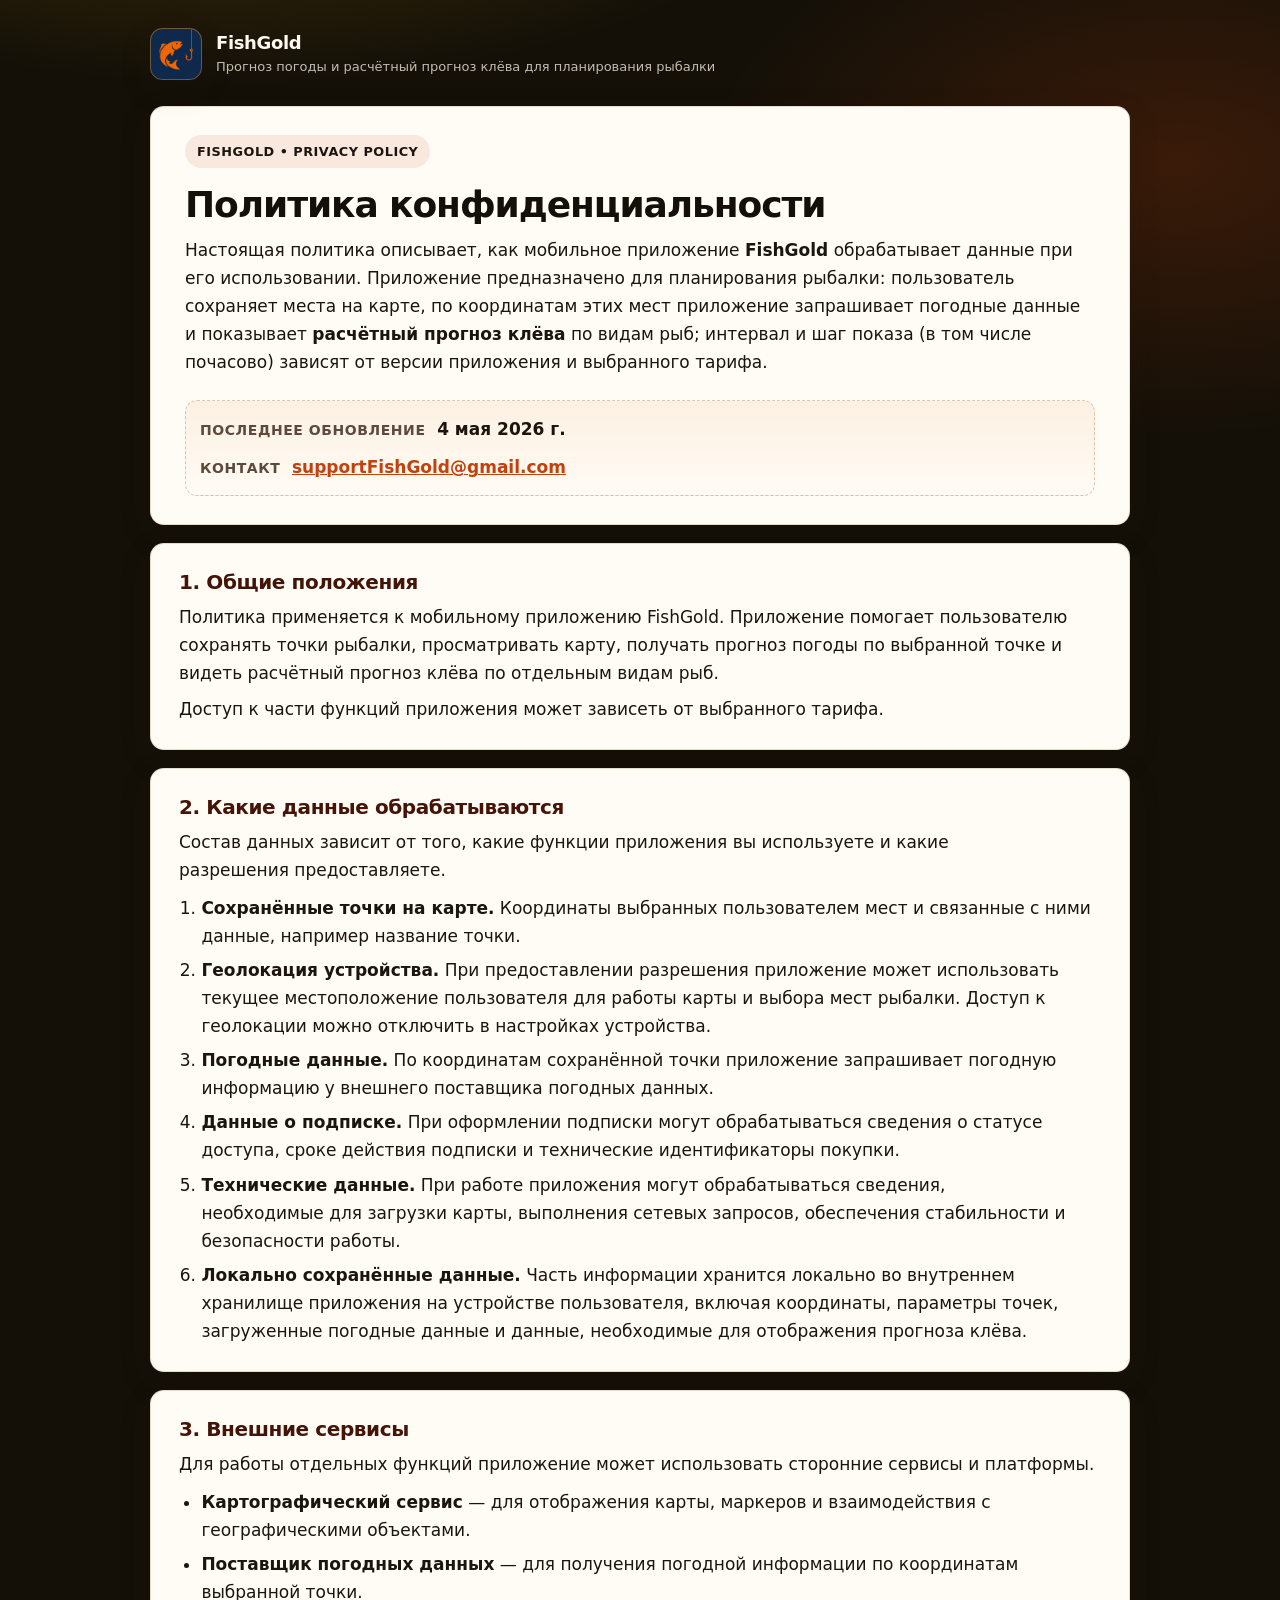
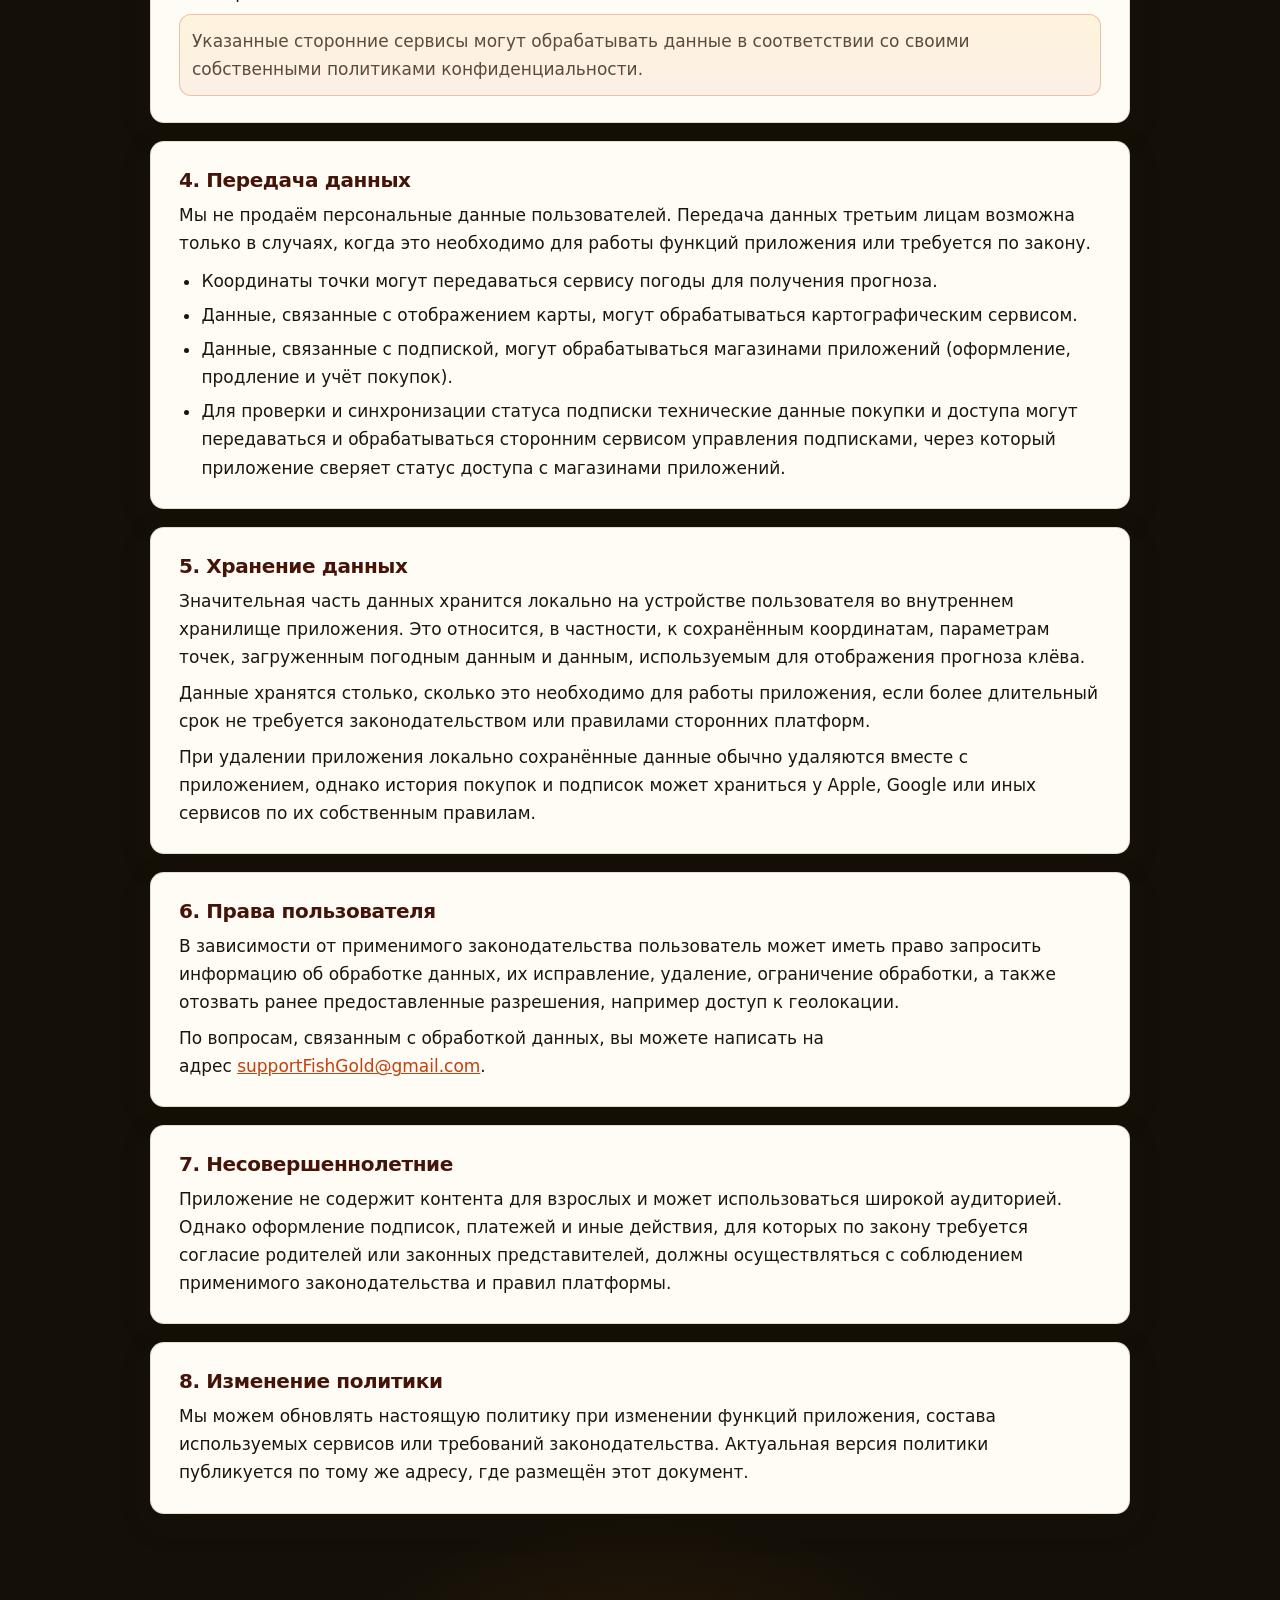
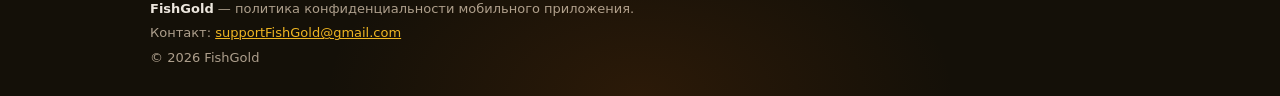
==== index.html @ c6f288b2 "first commit" ====
<!doctype html>
<html lang="ru">
<head>
  <meta charset="utf-8" />
  <meta name="viewport" content="width=device-width, initial-scale=1, viewport-fit=cover" />
  <meta name="theme-color" content="#141008" />
  <link rel="icon" href="title.png" type="image/png" sizes="512x512" />
  <link rel="apple-touch-icon" href="title.png" />
  <title>Политика конфиденциальности — FishGold</title>
  <meta
    name="description"
    content="Политика конфиденциальности мобильного приложения FishGold: прогноз погоды и расчётный прогноз клёва по сохранённым точкам на карте."
  />
  <style>
    :root {
      color-scheme: dark;
      --bg: #141008;
      --surface: #fffbf5;
      --text: #1c150f;
      --muted: #5c4a3d;
      --border: rgba(120, 72, 24, 0.18);
      --accent: #c2410c;
      --accent-bright: #ea580c;
      --accent-weak: rgba(194, 65, 12, 0.1);
      --shadow: 0 10px 30px rgba(40, 20, 8, 0.18);
      --radius: 14px;
      --maxw: 900px;
      --space-4: 16px;
      --space-5: 20px;
      --space-6: 24px;
      --space-8: 32px;
      --space-10: 40px;
      --space-16: 64px;
    }

    *,
    *::before,
    *::after {
      box-sizing: border-box;
    }

    html {
      -webkit-text-size-adjust: 100%;
      text-size-adjust: 100%;
      scroll-padding-top: 0.75rem;
      scroll-behavior: smooth;
    }

    html,
    body {
      min-height: 100%;
    }

    body {
      margin: 0;
      padding-left: env(safe-area-inset-left, 0);
      padding-right: env(safe-area-inset-right, 0);
      padding-bottom: env(safe-area-inset-bottom, 0);
      font-family: ui-sans-serif, system-ui, -apple-system, "Segoe UI", Roboto, Helvetica, Arial, "Apple Color Emoji",
        "Segoe UI Emoji";
      font-size: clamp(15px, 2.8vw, 17px);
      line-height: 1.65;
      overflow-x: clip;
      background:
        radial-gradient(1200px 600px at 18% -8%, rgba(234, 179, 8, 0.28), transparent 58%),
        radial-gradient(900px 520px at 92% 5%, rgba(194, 65, 12, 0.22), transparent 52%),
        radial-gradient(700px 400px at 50% 100%, rgba(180, 83, 9, 0.15), transparent 45%),
        var(--bg);
    }

    img,
    svg {
      display: block;
      max-width: 100%;
    }

    .prose a,
    main a {
      color: var(--accent);
      text-decoration-thickness: 0.08em;
      overflow-wrap: anywhere;
    }

    .prose a:hover,
    main a:hover {
      color: var(--accent-bright);
      text-decoration: underline;
    }

    p,
    li {
      text-wrap: pretty;
    }

    h1,
    h2 {
      text-wrap: balance;
    }

    .shell {
      --gutter: clamp(14px, 4.2vw, 40px);
      width: min(100% - 2 * var(--gutter), calc(var(--maxw) + 2 * var(--gutter)));
      max-width: 100%;
      margin-inline: auto;
      padding-inline: 0;
    }

    .skip-link {
      position: absolute;
      left: -999px;
      top: 10px;
      padding: 10px 12px;
      background: var(--surface);
      border: 1px solid var(--border);
      border-radius: 10px;
      box-shadow: var(--shadow);
      color: var(--text);
      z-index: 100;
    }

    .skip-link:focus {
      left: 10px;
    }

    .site-header {
      padding: clamp(18px, 4vw, 28px) 0 clamp(8px, 2vw, 10px);
    }

    .header-row {
      display: flex;
      align-items: center;
      justify-content: flex-start;
      gap: clamp(10px, 2.5vw, 14px);
    }

    .brand {
      display: flex;
      align-items: flex-start;
      flex-wrap: wrap;
      gap: clamp(10px, 2.5vw, 14px);
      min-width: 0;
    }

    @media (min-width: 720px) {
      .brand {
        align-items: center;
      }
    }

    .logo-box {
      flex-shrink: 0;
      width: clamp(44px, 10vw, 52px);
      height: clamp(44px, 10vw, 52px);
      border-radius: 12px;
      display: grid;
      place-items: center;
      padding: 0;
      overflow: hidden;
      box-shadow: var(--shadow), 0 0 0 1px rgba(254, 215, 170, 0.25) inset;
      border: 1px solid rgba(254, 215, 170, 0.35);
    }

    .logo-box img {
      width: 100%;
      height: 100%;
      object-fit: cover;
      border-radius: inherit;
    }

    .brand-text {
      min-width: 0;
      flex: 1 1 12rem;
    }

    .brand-title {
      font-weight: 800;
      letter-spacing: -0.02em;
      color: #fff8f0;
      font-size: clamp(16px, 4.2vw, 18px);
      line-height: 1.2;
    }

    .brand-note {
      color: rgba(255, 244, 232, 0.75);
      font-size: clamp(12px, 3.2vw, 13px);
      margin-top: 4px;
      line-height: 1.4;
    }

    main {
      padding: clamp(8px, 2vw, 16px) 0 var(--space-16);
    }

    .hero {
      background: var(--surface);
      margin: 0 auto clamp(12px, 3vw, 18px);
      padding: clamp(18px, 4vw, 28px) clamp(14px, 3.5vw, 34px);
      border: 1px solid var(--border);
      border-radius: clamp(10px, 2vw, var(--radius));
      box-shadow: var(--shadow);
      max-width: 100%;
      color: var(--text);
    }

    .eyebrow {
      display: inline-flex;
      align-items: center;
      padding: 6px 12px;
      border-radius: 999px;
      background: var(--accent-weak);
      color: var(--text);
      font-size: clamp(0.72rem, 2vw, 0.8rem);
      font-weight: 700;
      letter-spacing: 0.04em;
      text-transform: uppercase;
      margin-bottom: var(--space-4);
    }

    .hero h1 {
      margin: 0 0 10px;
      font-size: clamp(1.35rem, 5.5vw, 2.25rem);
      line-height: 1.15;
      letter-spacing: -0.03em;
      color: #141008;
      word-wrap: break-word;
      max-width: none;
    }

    .hero > p {
      margin: 0;
      color: var(--text);
      font-size: inherit;
      line-height: inherit;
      max-width: none;
    }

    .hero > p strong {
      font-weight: 700;
    }

    .meta-grid {
      display: grid;
      gap: clamp(8px, 2vw, 10px);
      padding: clamp(10px, 2.5vw, 14px);
      border: 1px dashed rgba(154, 52, 18, 0.28);
      border-radius: 12px;
      background: linear-gradient(180deg, rgba(217, 119, 6, 0.08), rgba(255, 251, 245, 0));
      margin-top: var(--space-6);
    }

    .meta-card {
      display: flex;
      flex-direction: column;
      align-items: flex-start;
      gap: 0.2rem;
    }

    @media (min-width: 540px) {
      .meta-card {
        flex-direction: row;
        flex-wrap: wrap;
        align-items: baseline;
        gap: 0 0.35rem;
      }
    }

    .meta-label {
      color: var(--muted);
      font-size: clamp(0.8rem, 2.2vw, 0.875rem);
      font-weight: 700;
      text-transform: uppercase;
      letter-spacing: 0.04em;
    }

    @media (min-width: 540px) {
      .meta-label {
        flex: 0 0 auto;
        margin-right: 6px;
        white-space: nowrap;
      }

      .meta-value {
        flex: 1 1 12rem;
        min-width: 0;
      }
    }

    .meta-value {
      font-weight: 600;
      min-width: 0;
      word-wrap: break-word;
      color: var(--text);
    }

    .stack {
      display: grid;
      gap: clamp(12px, 3vw, 18px);
    }

    .section-card {
      background: var(--surface);
      border: 1px solid var(--border);
      border-radius: clamp(10px, 2vw, var(--radius));
      box-shadow: var(--shadow);
      padding: clamp(18px, 4vw, 26px) clamp(14px, 3.5vw, 28px);
      color: var(--text);
    }

    .section-card h2 {
      margin: 0 0 8px;
      font-size: clamp(1rem, 3.2vw, 1.25rem);
      letter-spacing: -0.02em;
      color: #431407;
      line-height: 1.25;
      word-wrap: break-word;
    }

    .section-card p {
      margin: 8px 0 0;
      max-width: none;
    }

    .section-card p:first-of-type {
      margin-top: 0;
    }

    .section-card ul,
    .section-card ol {
      margin: 10px 0 0;
      padding-left: clamp(1.1rem, 4vw, 1.4rem);
    }

    .section-card li + li {
      margin-top: 6px;
    }

    .callout-inline {
      margin-top: 12px;
      padding: clamp(10px, 2.5vw, 12px);
      border-radius: 12px;
      border: 1px solid rgba(194, 65, 12, 0.28);
      background: linear-gradient(180deg, rgba(251, 191, 36, 0.12), rgba(194, 65, 12, 0.06));
      color: var(--muted);
    }

    .site-footer {
      padding: clamp(16px, 3vw, 22px) 0 calc(28px + env(safe-area-inset-bottom, 0));
      color: rgba(255, 248, 240, 0.82);
    }

    .site-footer a {
      color: rgba(251, 191, 36, 0.95);
      text-decoration-thickness: 0.08em;
    }

    .site-footer a:hover {
      color: #fde68a;
      text-decoration: underline;
    }

    .footer-inner {
      display: flex;
      flex-direction: column;
      gap: 6px;
    }

    .fineprint {
      color: rgba(255, 235, 210, 0.65);
      font-size: clamp(12px, 2.8vw, 13px);
      line-height: 1.45;
    }

    .fineprint strong {
      color: rgba(255, 248, 240, 0.92);
    }

    @media (max-width: 680px) {
      .brand-note {
        display: none;
      }
    }

    @media (prefers-reduced-motion: reduce) {
      * {
        scroll-behavior: auto !important;
        transition: none !important;
        animation: none !important;
      }
    }
  </style>
</head>
<body>
  <a class="skip-link" href="#main">Перейти к содержимому</a>

  <header class="site-header shell">
    <div class="header-row">
      <div class="brand">
        <div class="logo-box">
          <img src="title.png" alt="FishGold" width="52" height="52" decoding="async" />
        </div>
        <div class="brand-text">
          <div class="brand-title">FishGold</div>
          <div class="brand-note">Прогноз погоды и расчётный прогноз клёва для планирования рыбалки</div>
        </div>
      </div>
    </div>
  </header>

  <main id="main" class="shell">
    <section class="hero">
      <div class="eyebrow">FishGold • Privacy Policy</div>
      <h1>Политика конфиденциальности</h1>
      <p>
        Настоящая политика описывает, как мобильное приложение <strong>FishGold</strong> обрабатывает данные при его использовании. Приложение предназначено для планирования рыбалки: пользователь сохраняет места на карте, по координатам этих мест приложение запрашивает погодные данные и показывает <strong>расчётный прогноз клёва</strong> по видам рыб; интервал и шаг показа (в том числе почасово) зависят от версии приложения и выбранного тарифа.
      </p>
      <div class="meta-grid">
        <div class="meta-card">
          <span class="meta-label">Последнее обновление</span>
          <div class="meta-value">4 мая 2026 г.</div>
        </div>
        <div class="meta-card">
          <span class="meta-label">Контакт</span>
          <div class="meta-value"><a href="mailto:supportFishGold@gmail.com">supportFishGold@gmail.com</a></div>
        </div>
      </div>
    </section>

    <div class="stack">
      <section class="section-card" aria-labelledby="s1">
        <h2 id="s1">1. Общие положения</h2>
        <p>
          Политика применяется к мобильному приложению FishGold. Приложение помогает пользователю сохранять точки рыбалки, просматривать
          карту, получать прогноз погоды по выбранной точке и видеть расчётный прогноз клёва по отдельным видам рыб.
        </p>
        <p>
          Доступ к части функций приложения может зависеть от выбранного тарифа.
        </p>
      </section>

      <section class="section-card" aria-labelledby="s2">
        <h2 id="s2">2. Какие данные обрабатываются</h2>
        <p>
          Состав данных зависит от того, какие функции приложения вы используете и какие разрешения предоставляете.
        </p>
        <ol>
          <li><strong>Сохранённые точки на карте.</strong> Координаты выбранных пользователем мест и связанные с ними данные, например название точки.</li>
          <li>
            <strong>Геолокация устройства.</strong>
            При предоставлении разрешения приложение может использовать текущее местоположение пользователя
            для работы карты и выбора мест рыбалки.
            Доступ к геолокации можно отключить в настройках устройства.
          </li>         
          <li><strong>Погодные данные.</strong> По координатам сохранённой точки приложение запрашивает погодную информацию у внешнего поставщика погодных данных.</li>
          <li><strong>Данные о подписке.</strong> При оформлении подписки могут обрабатываться сведения о статусе доступа, сроке действия подписки и технические идентификаторы покупки.</li>
          <li><strong>Технические данные.</strong> При работе приложения могут обрабатываться сведения, необходимые для загрузки карты, выполнения сетевых запросов, обеспечения стабильности и безопасности работы.</li>
          <li><strong>Локально сохранённые данные.</strong> Часть информации хранится локально во внутреннем хранилище приложения на устройстве пользователя, включая координаты, параметры точек, загруженные погодные данные и данные, необходимые для отображения прогноза клёва.</li>
        </ol>
      </section>

      <section class="section-card" aria-labelledby="s3">
        <h2 id="s3">3. Внешние сервисы</h2>
        <p>
          Для работы отдельных функций приложение может использовать сторонние сервисы и платформы.
        </p>
        <ul>
          <li><strong>Картографический сервис</strong> — для отображения карты, маркеров и взаимодействия с географическими объектами.</li>
          <li><strong>Поставщик погодных данных</strong> — для получения погодной информации по координатам выбранной точки.</li>
        </ul>
        <p class="callout-inline">
          Указанные сторонние сервисы могут обрабатывать данные в соответствии со своими собственными политиками конфиденциальности.
        </p>
      </section>

      <section class="section-card" aria-labelledby="s4">
        <h2 id="s4">4. Передача данных</h2>
        <p>
          Мы не продаём персональные данные пользователей. Передача данных третьим лицам возможна только в случаях,
          когда это необходимо для работы функций приложения или требуется по закону.
        </p>
        <ul>
          <li>Координаты точки могут передаваться сервису погоды для получения прогноза.</li>
          <li>Данные, связанные с отображением карты, могут обрабатываться картографическим сервисом.</li>
          <li>Данные, связанные с подпиской, могут обрабатываться магазинами приложений (оформление, продление и учёт покупок).</li>
          <li>Для проверки и синхронизации статуса подписки технические данные покупки и доступа могут передаваться и обрабатываться сторонним сервисом управления подписками, через который приложение сверяет статус доступа с магазинами приложений.</li>
        </ul>
      </section>

      <section class="section-card" aria-labelledby="s5">
        <h2 id="s5">5. Хранение данных</h2>
        <p>
          Значительная часть данных хранится локально на устройстве пользователя во внутреннем хранилище приложения.
          Это относится, в частности, к сохранённым координатам, параметрам точек,
          загруженным погодным данным и данным, используемым для отображения прогноза клёва.
        </p>
        <p>
          Данные хранятся столько, сколько это необходимо для работы приложения, если более длительный срок
          не требуется законодательством или правилами сторонних платформ.
        </p>
        <p>
          При удалении приложения локально сохранённые данные обычно удаляются вместе с приложением, однако история
          покупок и подписок может храниться у Apple, Google или иных сервисов по их собственным правилам.
        </p>
      </section>

      <section class="section-card" aria-labelledby="s6">
        <h2 id="s6">6. Права пользователя</h2>
        <p>
          В зависимости от применимого законодательства пользователь может иметь право запросить информацию
          об обработке данных, их исправление, удаление, ограничение обработки, а также отозвать ранее
          предоставленные разрешения, например доступ к геолокации.
        </p>
        <p>
          По вопросам, связанным с обработкой данных, вы можете написать на адрес
          <a href="mailto:supportFishGold@gmail.com">supportFishGold@gmail.com</a>.
        </p>
      </section>

      <section class="section-card" aria-labelledby="s7">
        <h2 id="s7">7. Несовершеннолетние</h2>
        <p>
          Приложение не содержит контента для взрослых и может использоваться широкой аудиторией. Однако оформление
          подписок, платежей и иные действия, для которых по закону требуется согласие родителей или законных
          представителей, должны осуществляться с соблюдением применимого законодательства и правил платформы.
        </p>
      </section>

      <section class="section-card" aria-labelledby="s8">
        <h2 id="s8">8. Изменение политики</h2>
        <p>
          Мы можем обновлять настоящую политику при изменении функций приложения, состава используемых сервисов
          или требований законодательства. Актуальная версия политики публикуется по тому же адресу, где размещён
          этот документ.
        </p>
      </section>
    </div>
  </main>

  <footer class="site-footer shell">
    <div class="footer-inner fineprint">
      <div><strong>FishGold</strong> — политика конфиденциальности мобильного приложения.</div>
      <div>Контакт: <a href="mailto:supportFishGold@gmail.com">supportFishGold@gmail.com</a></div>
      <div>© <span id="year"></span> FishGold</div>
    </div>
  </footer>

  <script>
    document.getElementById('year').textContent = String(new Date().getFullYear());
  </script>
</body>
</html>
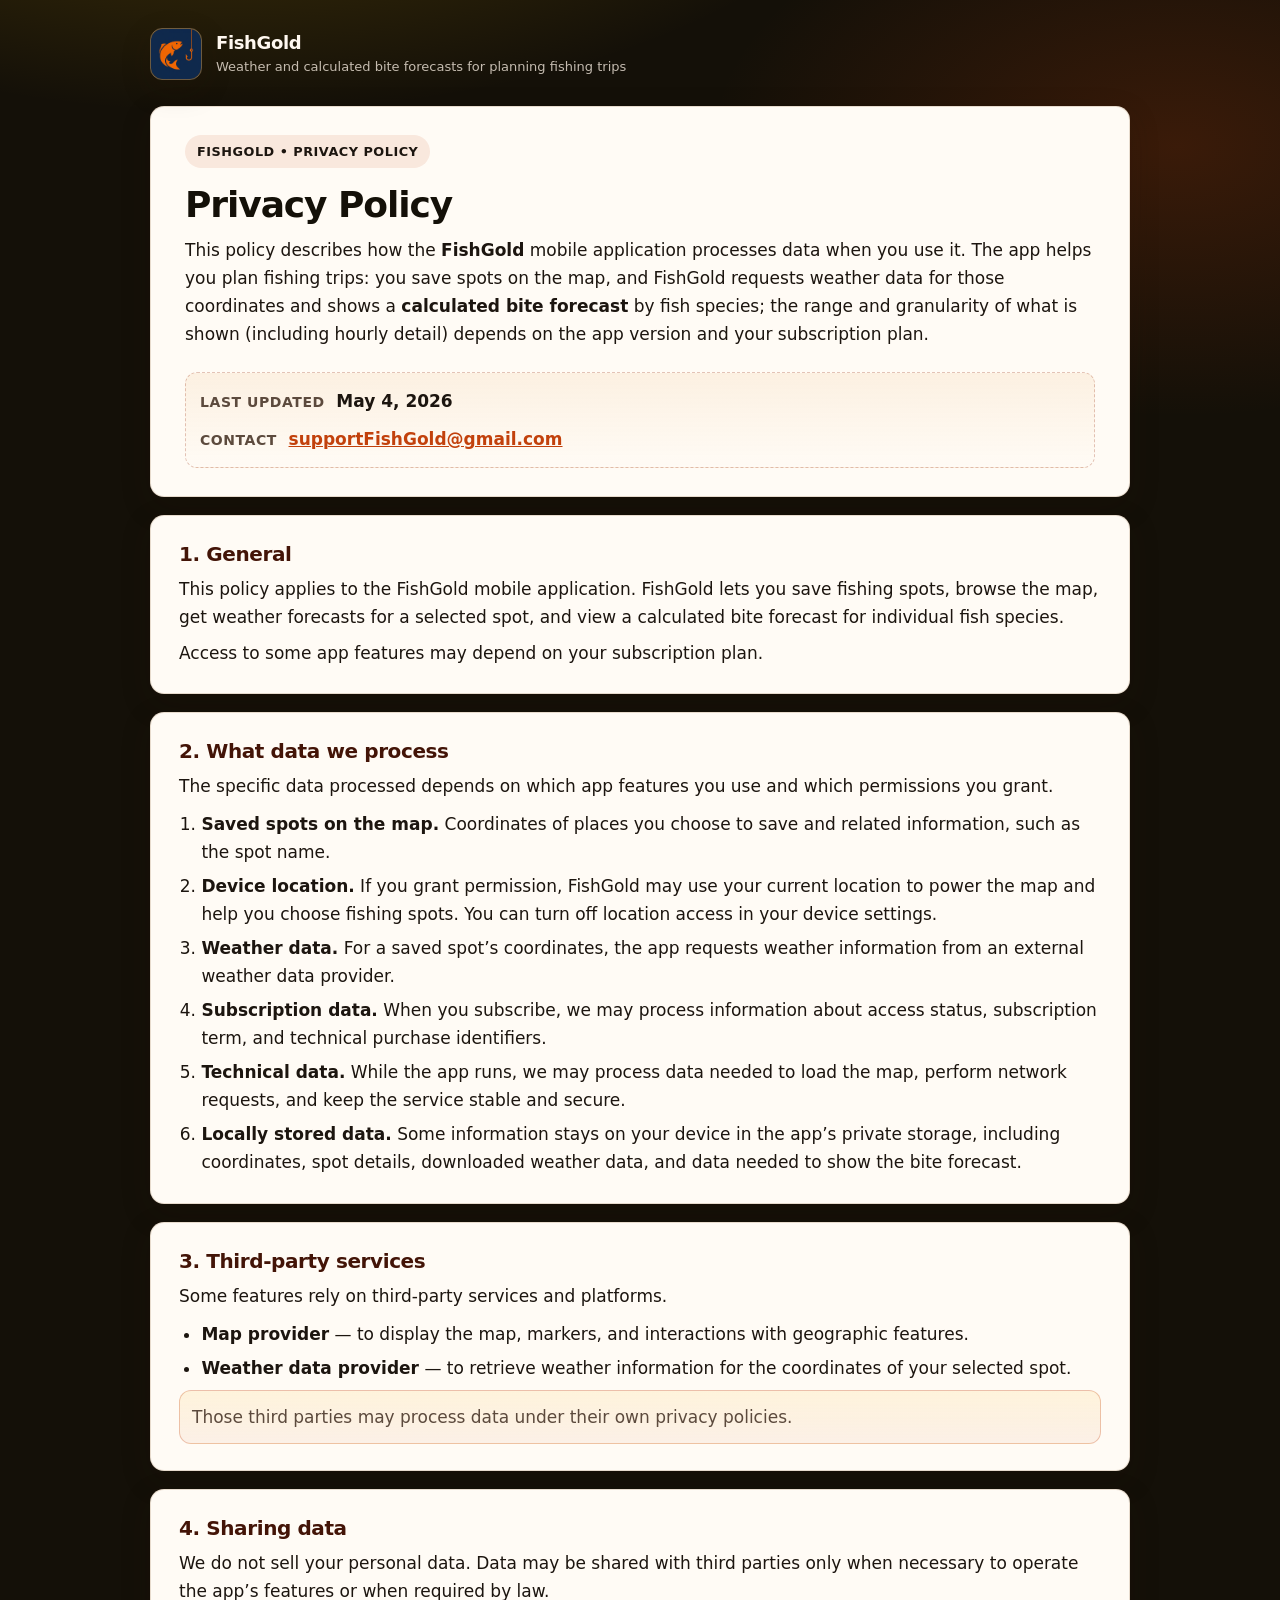
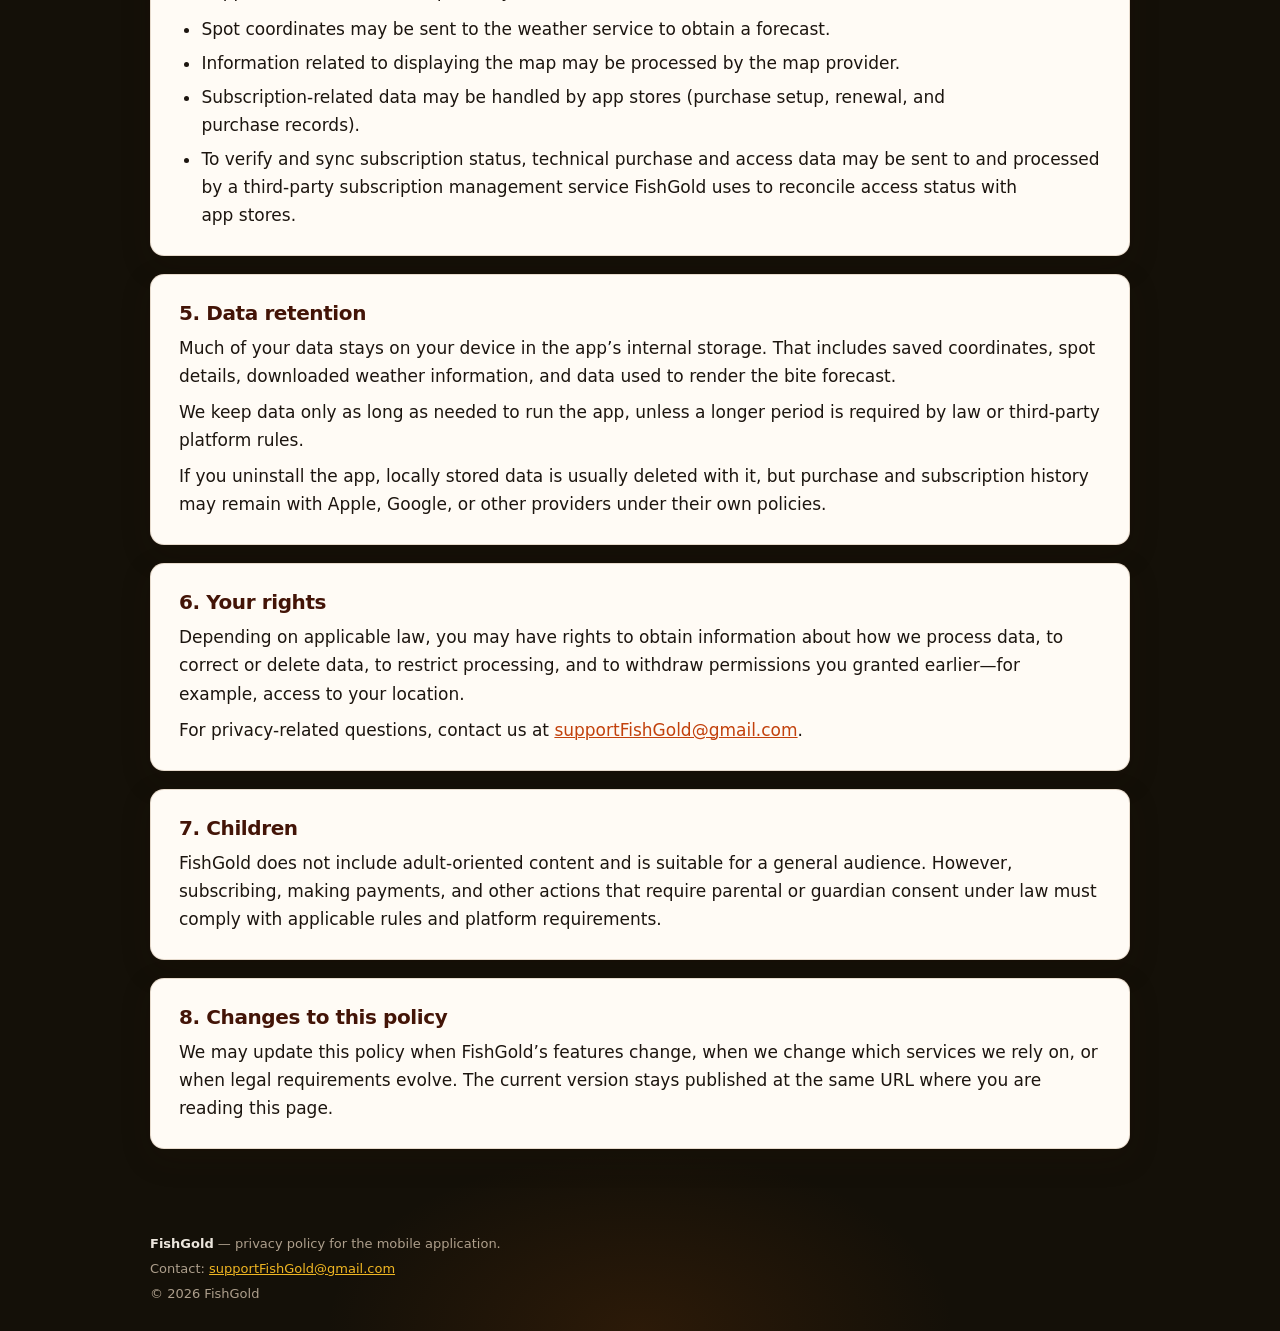
==== commit 0f5a81a3: "translate" ====
--- a/index.html
+++ b/index.html
@@ -1,15 +1,15 @@
 <!doctype html>
-<html lang="ru">
+<html lang="en">
 <head>
   <meta charset="utf-8" />
   <meta name="viewport" content="width=device-width, initial-scale=1, viewport-fit=cover" />
   <meta name="theme-color" content="#141008" />
   <link rel="icon" href="title.png" type="image/png" sizes="512x512" />
   <link rel="apple-touch-icon" href="title.png" />
-  <title>Политика конфиденциальности — FishGold</title>
+  <title>Privacy Policy — FishGold</title>
   <meta
     name="description"
-    content="Политика конфиденциальности мобильного приложения FishGold: прогноз погоды и расчётный прогноз клёва по сохранённым точкам на карте."
+    content="Privacy policy for the FishGold mobile app: weather forecasts and calculated bite forecasts for spots you save on the map."
   />
   <style>
     :root {
@@ -390,7 +390,7 @@
   </style>
 </head>
 <body>
-  <a class="skip-link" href="#main">Перейти к содержимому</a>
+  <a class="skip-link" href="#main">Skip to content</a>
 
   <header class="site-header shell">
     <div class="header-row">
@@ -400,7 +400,7 @@
         </div>
         <div class="brand-text">
           <div class="brand-title">FishGold</div>
-          <div class="brand-note">Прогноз погоды и расчётный прогноз клёва для планирования рыбалки</div>
+          <div class="brand-note">Weather and calculated bite forecasts for planning fishing trips</div>
         </div>
       </div>
     </div>
@@ -409,17 +409,17 @@
   <main id="main" class="shell">
     <section class="hero">
       <div class="eyebrow">FishGold • Privacy Policy</div>
-      <h1>Политика конфиденциальности</h1>
+      <h1>Privacy Policy</h1>
       <p>
-        Настоящая политика описывает, как мобильное приложение <strong>FishGold</strong> обрабатывает данные при его использовании. Приложение предназначено для планирования рыбалки: пользователь сохраняет места на карте, по координатам этих мест приложение запрашивает погодные данные и показывает <strong>расчётный прогноз клёва</strong> по видам рыб; интервал и шаг показа (в том числе почасово) зависят от версии приложения и выбранного тарифа.
+        This policy describes how the <strong>FishGold</strong> mobile application processes data when you use it. The app helps you plan fishing trips: you save spots on the map, and FishGold requests weather data for those coordinates and shows a <strong>calculated bite forecast</strong> by fish species; the range and granularity of what is shown (including hourly detail) depends on the app version and your subscription plan.
       </p>
       <div class="meta-grid">
         <div class="meta-card">
-          <span class="meta-label">Последнее обновление</span>
-          <div class="meta-value">4 мая 2026 г.</div>
+          <span class="meta-label">Last updated</span>
+          <div class="meta-value">May 4, 2026</div>
         </div>
         <div class="meta-card">
-          <span class="meta-label">Контакт</span>
+          <span class="meta-label">Contact</span>
           <div class="meta-value"><a href="mailto:supportFishGold@gmail.com">supportFishGold@gmail.com</a></div>
         </div>
       </div>
@@ -427,109 +427,104 @@
 
     <div class="stack">
       <section class="section-card" aria-labelledby="s1">
-        <h2 id="s1">1. Общие положения</h2>
-        <p>
-          Политика применяется к мобильному приложению FishGold. Приложение помогает пользователю сохранять точки рыбалки, просматривать
-          карту, получать прогноз погоды по выбранной точке и видеть расчётный прогноз клёва по отдельным видам рыб.
-        </p>
-        <p>
-          Доступ к части функций приложения может зависеть от выбранного тарифа.
+        <h2 id="s1">1. General</h2>
+        <p>
+          This policy applies to the FishGold mobile application. FishGold lets you save fishing spots, browse the map, get weather
+          forecasts for a selected spot, and view a calculated bite forecast for individual fish species.
+        </p>
+        <p>
+          Access to some app features may depend on your subscription plan.
         </p>
       </section>
 
       <section class="section-card" aria-labelledby="s2">
-        <h2 id="s2">2. Какие данные обрабатываются</h2>
-        <p>
-          Состав данных зависит от того, какие функции приложения вы используете и какие разрешения предоставляете.
+        <h2 id="s2">2. What data we process</h2>
+        <p>
+          The specific data processed depends on which app features you use and which permissions you grant.
         </p>
         <ol>
-          <li><strong>Сохранённые точки на карте.</strong> Координаты выбранных пользователем мест и связанные с ними данные, например название точки.</li>
+          <li><strong>Saved spots on the map.</strong> Coordinates of places you choose to save and related information, such as the spot name.</li>
           <li>
-            <strong>Геолокация устройства.</strong>
-            При предоставлении разрешения приложение может использовать текущее местоположение пользователя
-            для работы карты и выбора мест рыбалки.
-            Доступ к геолокации можно отключить в настройках устройства.
-          </li>         
-          <li><strong>Погодные данные.</strong> По координатам сохранённой точки приложение запрашивает погодную информацию у внешнего поставщика погодных данных.</li>
-          <li><strong>Данные о подписке.</strong> При оформлении подписки могут обрабатываться сведения о статусе доступа, сроке действия подписки и технические идентификаторы покупки.</li>
-          <li><strong>Технические данные.</strong> При работе приложения могут обрабатываться сведения, необходимые для загрузки карты, выполнения сетевых запросов, обеспечения стабильности и безопасности работы.</li>
-          <li><strong>Локально сохранённые данные.</strong> Часть информации хранится локально во внутреннем хранилище приложения на устройстве пользователя, включая координаты, параметры точек, загруженные погодные данные и данные, необходимые для отображения прогноза клёва.</li>
+            <strong>Device location.</strong>
+            If you grant permission, FishGold may use your current location to power the map and help you choose fishing spots.
+            You can turn off location access in your device settings.
+          </li>
+          <li><strong>Weather data.</strong> For a saved spot’s coordinates, the app requests weather information from an external weather data provider.</li>
+          <li><strong>Subscription data.</strong> When you subscribe, we may process information about access status, subscription term, and technical purchase identifiers.</li>
+          <li><strong>Technical data.</strong> While the app runs, we may process data needed to load the map, perform network requests, and keep the service stable and secure.</li>
+          <li><strong>Locally stored data.</strong> Some information stays on your device in the app’s private storage, including coordinates, spot details, downloaded weather data, and data needed to show the bite forecast.</li>
         </ol>
       </section>
 
       <section class="section-card" aria-labelledby="s3">
-        <h2 id="s3">3. Внешние сервисы</h2>
-        <p>
-          Для работы отдельных функций приложение может использовать сторонние сервисы и платформы.
+        <h2 id="s3">3. Third-party services</h2>
+        <p>
+          Some features rely on third-party services and platforms.
         </p>
         <ul>
-          <li><strong>Картографический сервис</strong> — для отображения карты, маркеров и взаимодействия с географическими объектами.</li>
-          <li><strong>Поставщик погодных данных</strong> — для получения погодной информации по координатам выбранной точки.</li>
+          <li><strong>Map provider</strong> — to display the map, markers, and interactions with geographic features.</li>
+          <li><strong>Weather data provider</strong> — to retrieve weather information for the coordinates of your selected spot.</li>
         </ul>
         <p class="callout-inline">
-          Указанные сторонние сервисы могут обрабатывать данные в соответствии со своими собственными политиками конфиденциальности.
+          Those third parties may process data under their own privacy policies.
         </p>
       </section>
 
       <section class="section-card" aria-labelledby="s4">
-        <h2 id="s4">4. Передача данных</h2>
-        <p>
-          Мы не продаём персональные данные пользователей. Передача данных третьим лицам возможна только в случаях,
-          когда это необходимо для работы функций приложения или требуется по закону.
+        <h2 id="s4">4. Sharing data</h2>
+        <p>
+          We do not sell your personal data. Data may be shared with third parties only when necessary to operate the app’s features
+          or when required by law.
         </p>
         <ul>
-          <li>Координаты точки могут передаваться сервису погоды для получения прогноза.</li>
-          <li>Данные, связанные с отображением карты, могут обрабатываться картографическим сервисом.</li>
-          <li>Данные, связанные с подпиской, могут обрабатываться магазинами приложений (оформление, продление и учёт покупок).</li>
-          <li>Для проверки и синхронизации статуса подписки технические данные покупки и доступа могут передаваться и обрабатываться сторонним сервисом управления подписками, через который приложение сверяет статус доступа с магазинами приложений.</li>
+          <li>Spot coordinates may be sent to the weather service to obtain a forecast.</li>
+          <li>Information related to displaying the map may be processed by the map provider.</li>
+          <li>Subscription-related data may be handled by app stores (purchase setup, renewal, and purchase records).</li>
+          <li>To verify and sync subscription status, technical purchase and access data may be sent to and processed by a third-party subscription management service FishGold uses to reconcile access status with app stores.</li>
         </ul>
       </section>
 
       <section class="section-card" aria-labelledby="s5">
-        <h2 id="s5">5. Хранение данных</h2>
-        <p>
-          Значительная часть данных хранится локально на устройстве пользователя во внутреннем хранилище приложения.
-          Это относится, в частности, к сохранённым координатам, параметрам точек,
-          загруженным погодным данным и данным, используемым для отображения прогноза клёва.
-        </p>
-        <p>
-          Данные хранятся столько, сколько это необходимо для работы приложения, если более длительный срок
-          не требуется законодательством или правилами сторонних платформ.
-        </p>
-        <p>
-          При удалении приложения локально сохранённые данные обычно удаляются вместе с приложением, однако история
-          покупок и подписок может храниться у Apple, Google или иных сервисов по их собственным правилам.
+        <h2 id="s5">5. Data retention</h2>
+        <p>
+          Much of your data stays on your device in the app’s internal storage.
+          That includes saved coordinates, spot details,
+          downloaded weather information, and data used to render the bite forecast.
+        </p>
+        <p>
+          We keep data only as long as needed to run the app, unless a longer period is required by law or third-party platform rules.
+        </p>
+        <p>
+          If you uninstall the app, locally stored data is usually deleted with it, but purchase and subscription history may remain
+          with Apple, Google, or other providers under their own policies.
         </p>
       </section>
 
       <section class="section-card" aria-labelledby="s6">
-        <h2 id="s6">6. Права пользователя</h2>
-        <p>
-          В зависимости от применимого законодательства пользователь может иметь право запросить информацию
-          об обработке данных, их исправление, удаление, ограничение обработки, а также отозвать ранее
-          предоставленные разрешения, например доступ к геолокации.
-        </p>
-        <p>
-          По вопросам, связанным с обработкой данных, вы можете написать на адрес
+        <h2 id="s6">6. Your rights</h2>
+        <p>
+          Depending on applicable law, you may have rights to obtain information about how we process data, to correct or delete data,
+          to restrict processing, and to withdraw permissions you granted earlier—for example, access to your location.
+        </p>
+        <p>
+          For privacy-related questions, contact us at
           <a href="mailto:supportFishGold@gmail.com">supportFishGold@gmail.com</a>.
         </p>
       </section>
 
       <section class="section-card" aria-labelledby="s7">
-        <h2 id="s7">7. Несовершеннолетние</h2>
-        <p>
-          Приложение не содержит контента для взрослых и может использоваться широкой аудиторией. Однако оформление
-          подписок, платежей и иные действия, для которых по закону требуется согласие родителей или законных
-          представителей, должны осуществляться с соблюдением применимого законодательства и правил платформы.
+        <h2 id="s7">7. Children</h2>
+        <p>
+          FishGold does not include adult-oriented content and is suitable for a general audience. However, subscribing, making payments,
+          and other actions that require parental or guardian consent under law must comply with applicable rules and platform requirements.
         </p>
       </section>
 
       <section class="section-card" aria-labelledby="s8">
-        <h2 id="s8">8. Изменение политики</h2>
-        <p>
-          Мы можем обновлять настоящую политику при изменении функций приложения, состава используемых сервисов
-          или требований законодательства. Актуальная версия политики публикуется по тому же адресу, где размещён
-          этот документ.
+        <h2 id="s8">8. Changes to this policy</h2>
+        <p>
+          We may update this policy when FishGold’s features change, when we change which services we rely on,
+          or when legal requirements evolve. The current version stays published at the same URL where you are reading this page.
         </p>
       </section>
     </div>
@@ -537,8 +532,8 @@
 
   <footer class="site-footer shell">
     <div class="footer-inner fineprint">
-      <div><strong>FishGold</strong> — политика конфиденциальности мобильного приложения.</div>
-      <div>Контакт: <a href="mailto:supportFishGold@gmail.com">supportFishGold@gmail.com</a></div>
+      <div><strong>FishGold</strong> — privacy policy for the mobile application.</div>
+      <div>Contact: <a href="mailto:supportFishGold@gmail.com">supportFishGold@gmail.com</a></div>
       <div>© <span id="year"></span> FishGold</div>
     </div>
   </footer>
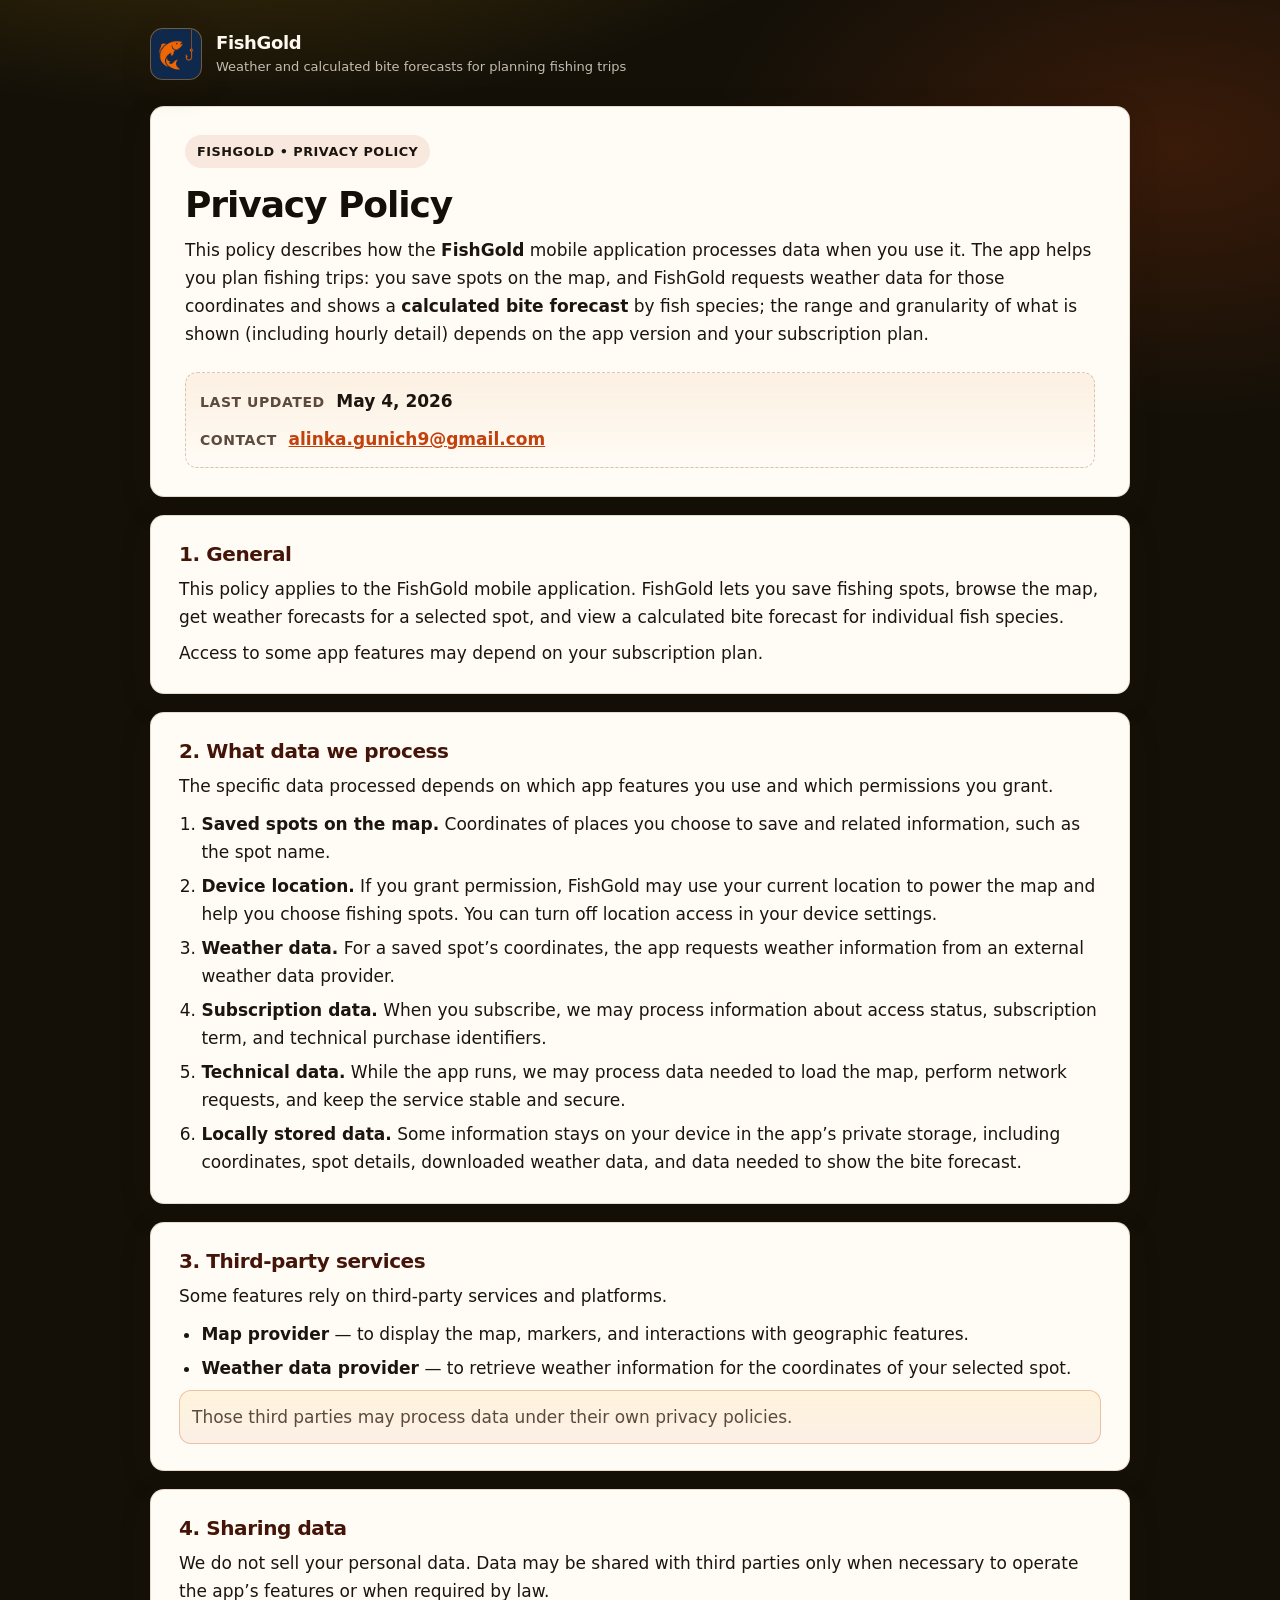
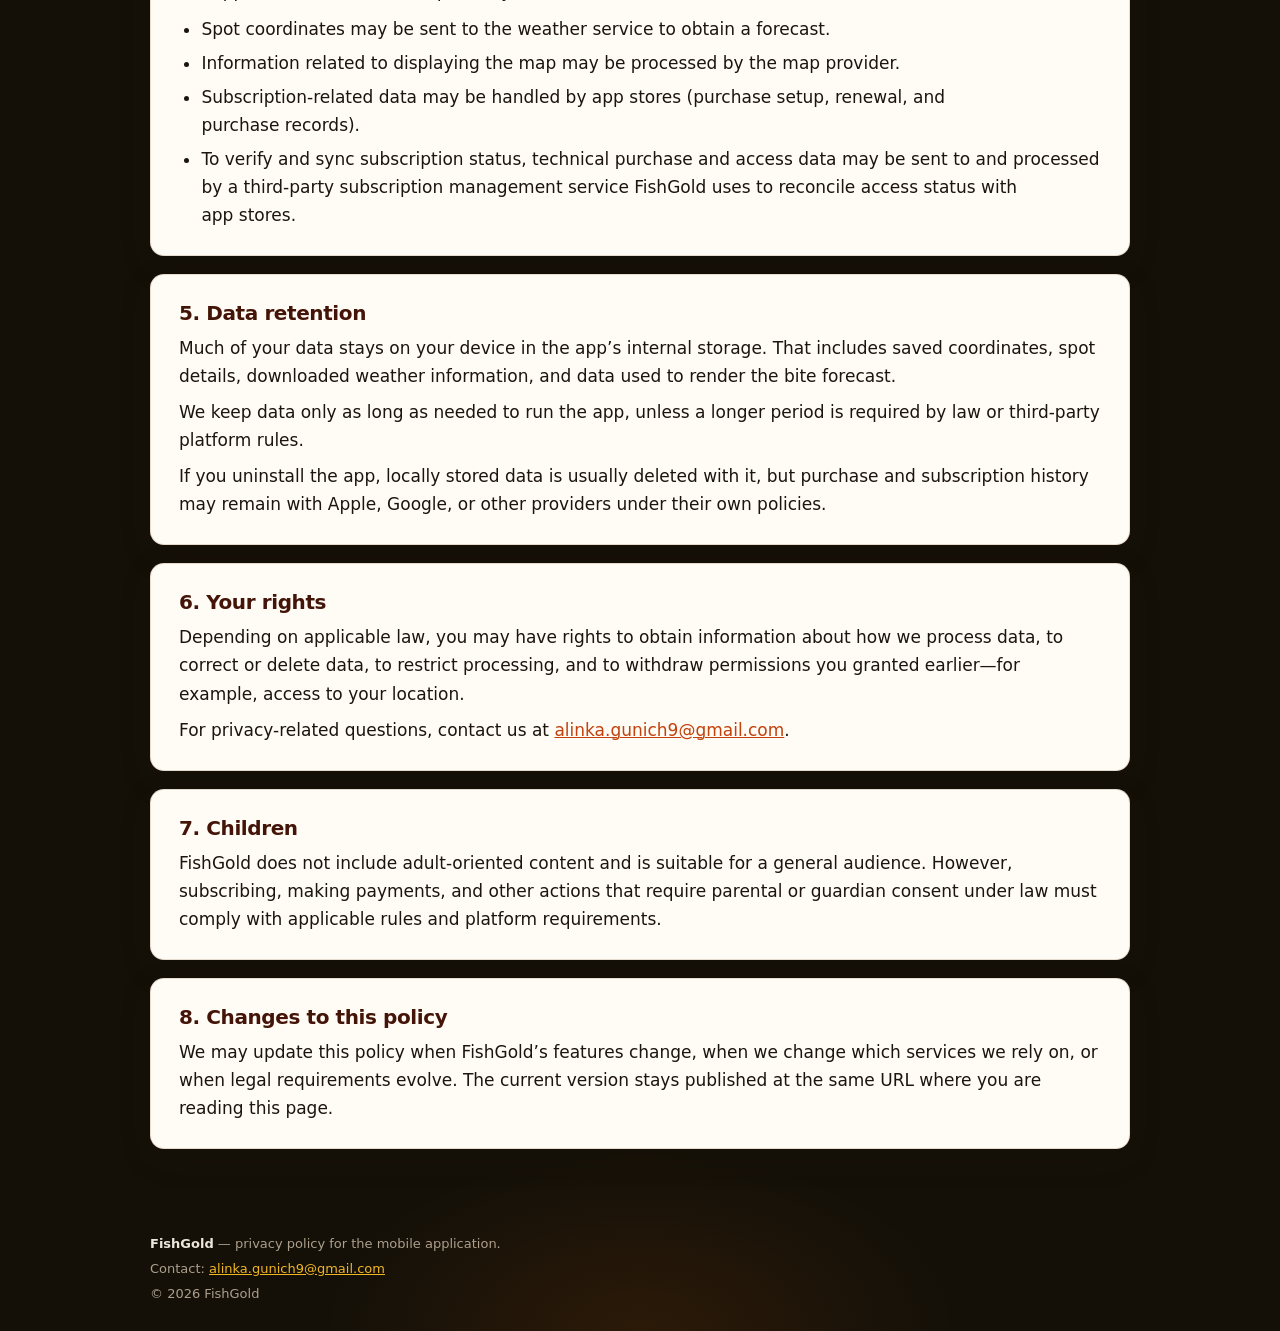
==== commit 306ec7dc: "email" ====
--- a/index.html
+++ b/index.html
@@ -420,7 +420,7 @@
         </div>
         <div class="meta-card">
           <span class="meta-label">Contact</span>
-          <div class="meta-value"><a href="mailto:supportFishGold@gmail.com">supportFishGold@gmail.com</a></div>
+          <div class="meta-value"><a data-support-email href="#"></a></div>
         </div>
       </div>
     </section>
@@ -508,7 +508,7 @@
         </p>
         <p>
           For privacy-related questions, contact us at
-          <a href="mailto:supportFishGold@gmail.com">supportFishGold@gmail.com</a>.
+          <a data-support-email href="#"></a>.
         </p>
       </section>
 
@@ -533,13 +533,19 @@
   <footer class="site-footer shell">
     <div class="footer-inner fineprint">
       <div><strong>FishGold</strong> — privacy policy for the mobile application.</div>
-      <div>Contact: <a href="mailto:supportFishGold@gmail.com">supportFishGold@gmail.com</a></div>
+      <div>Contact: <a data-support-email href="#"></a></div>
       <div>© <span id="year"></span> FishGold</div>
     </div>
   </footer>
 
   <script>
+    const FISHGOLD_SUPPORT_EMAIL = 'alinka.gunich9@gmail.com';
+
     document.getElementById('year').textContent = String(new Date().getFullYear());
+    document.querySelectorAll('[data-support-email]').forEach((link) => {
+      link.href = 'mailto:' + FISHGOLD_SUPPORT_EMAIL;
+      link.textContent = FISHGOLD_SUPPORT_EMAIL;
+    });
   </script>
 </body>
 </html>
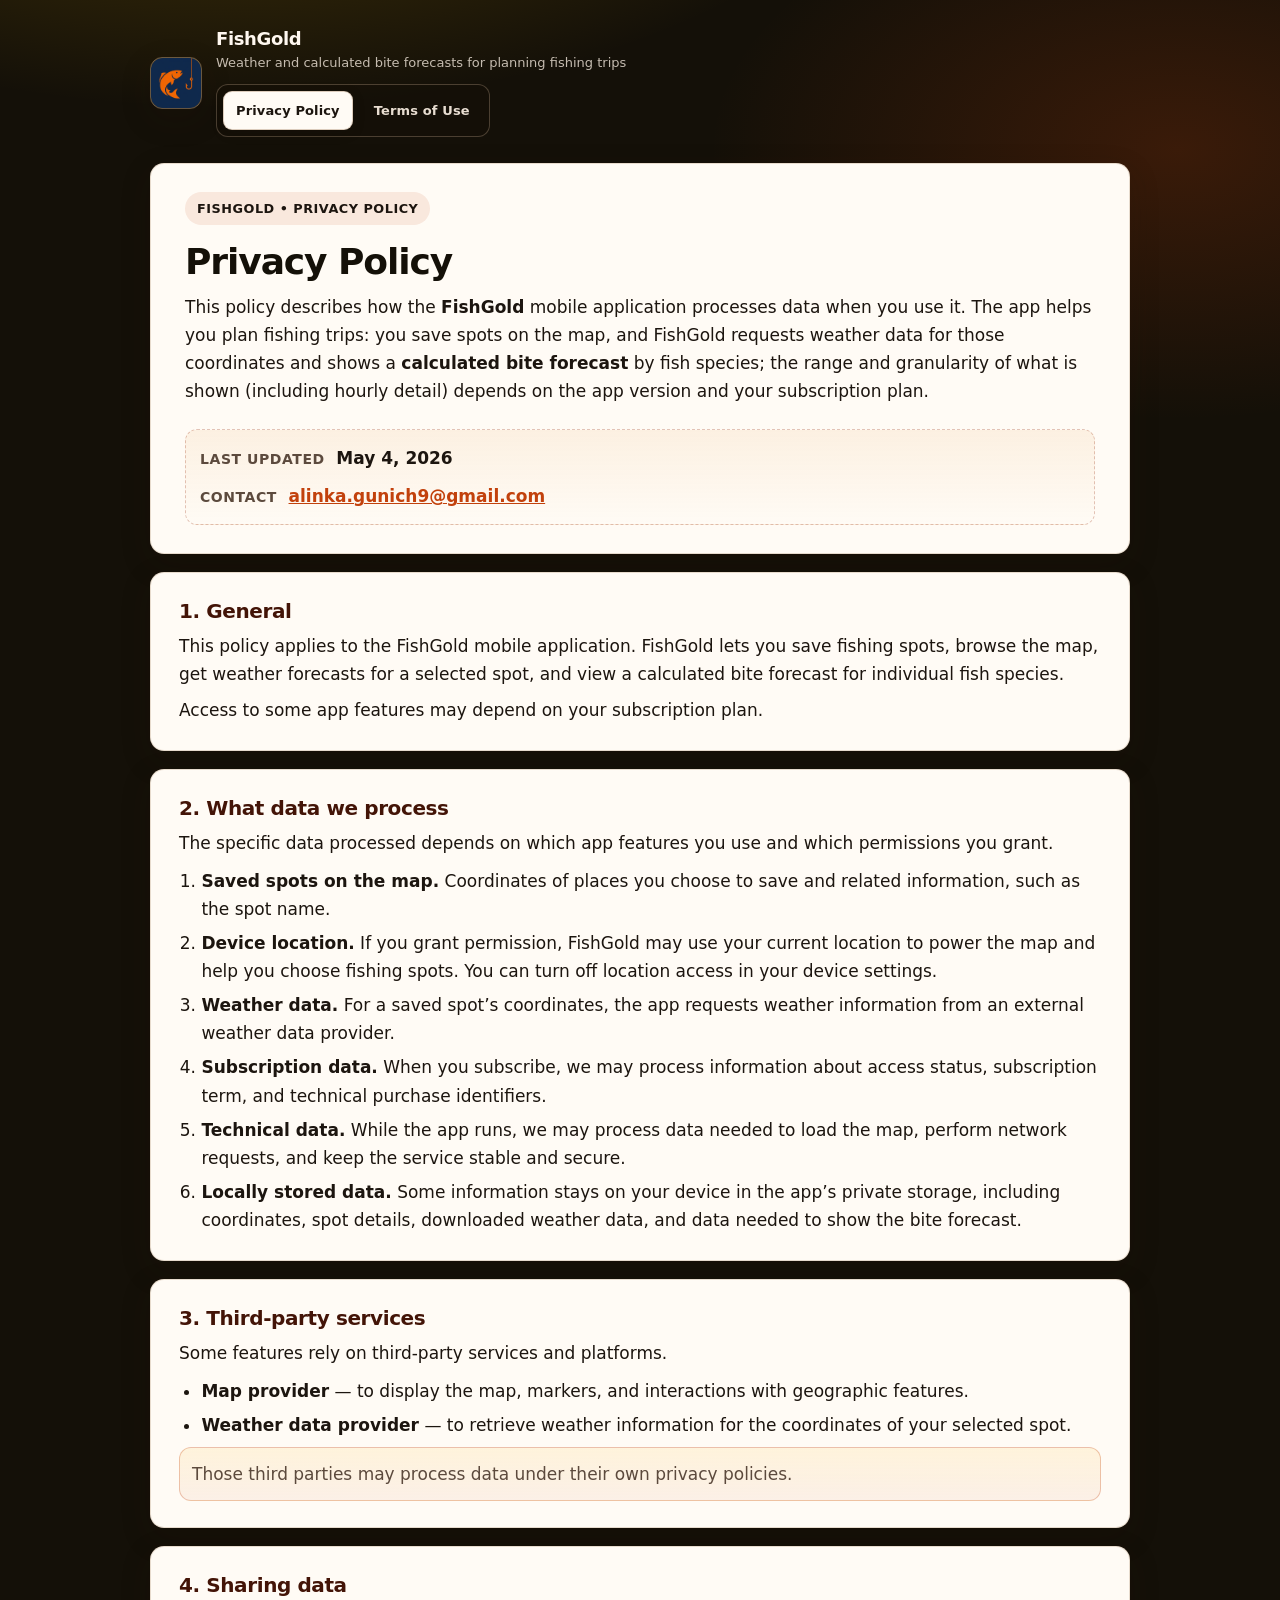
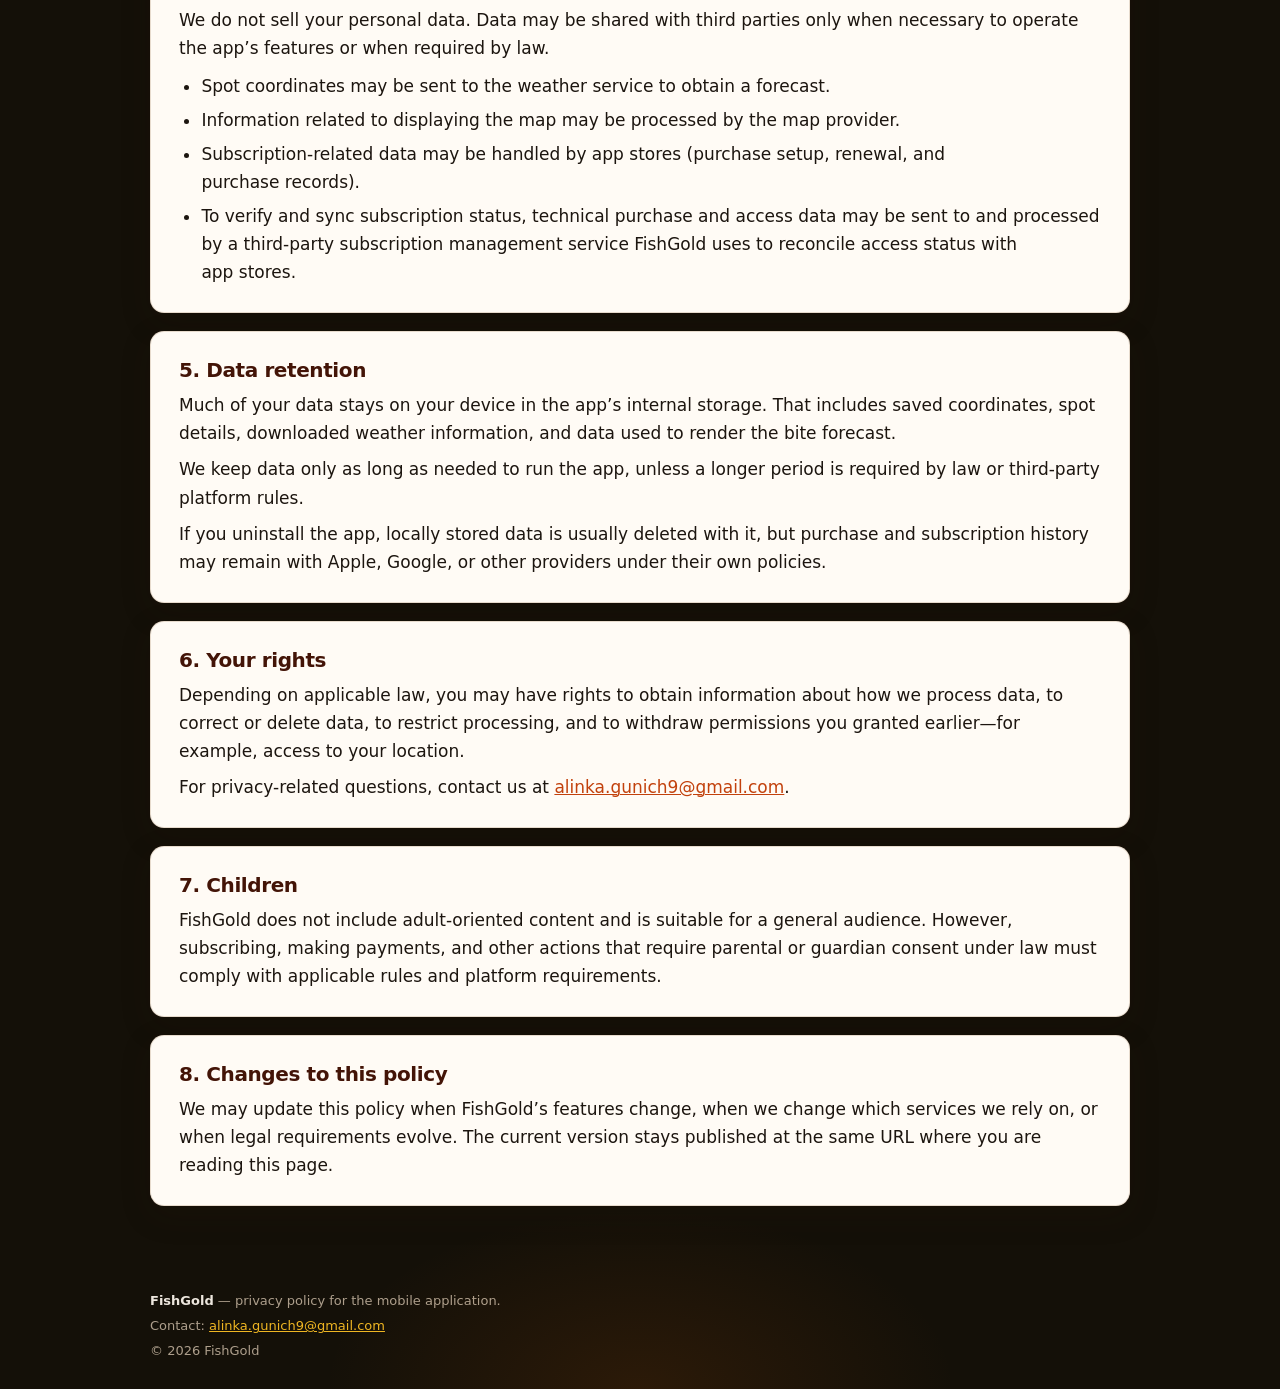
==== commit 76e1d064: "add terms" ====
--- a/index.html
+++ b/index.html
@@ -11,383 +11,7 @@
     name="description"
     content="Privacy policy for the FishGold mobile app: weather forecasts and calculated bite forecasts for spots you save on the map."
   />
-  <style>
-    :root {
-      color-scheme: dark;
-      --bg: #141008;
-      --surface: #fffbf5;
-      --text: #1c150f;
-      --muted: #5c4a3d;
-      --border: rgba(120, 72, 24, 0.18);
-      --accent: #c2410c;
-      --accent-bright: #ea580c;
-      --accent-weak: rgba(194, 65, 12, 0.1);
-      --shadow: 0 10px 30px rgba(40, 20, 8, 0.18);
-      --radius: 14px;
-      --maxw: 900px;
-      --space-4: 16px;
-      --space-5: 20px;
-      --space-6: 24px;
-      --space-8: 32px;
-      --space-10: 40px;
-      --space-16: 64px;
-    }
-
-    *,
-    *::before,
-    *::after {
-      box-sizing: border-box;
-    }
-
-    html {
-      -webkit-text-size-adjust: 100%;
-      text-size-adjust: 100%;
-      scroll-padding-top: 0.75rem;
-      scroll-behavior: smooth;
-    }
-
-    html,
-    body {
-      min-height: 100%;
-    }
-
-    body {
-      margin: 0;
-      padding-left: env(safe-area-inset-left, 0);
-      padding-right: env(safe-area-inset-right, 0);
-      padding-bottom: env(safe-area-inset-bottom, 0);
-      font-family: ui-sans-serif, system-ui, -apple-system, "Segoe UI", Roboto, Helvetica, Arial, "Apple Color Emoji",
-        "Segoe UI Emoji";
-      font-size: clamp(15px, 2.8vw, 17px);
-      line-height: 1.65;
-      overflow-x: clip;
-      background:
-        radial-gradient(1200px 600px at 18% -8%, rgba(234, 179, 8, 0.28), transparent 58%),
-        radial-gradient(900px 520px at 92% 5%, rgba(194, 65, 12, 0.22), transparent 52%),
-        radial-gradient(700px 400px at 50% 100%, rgba(180, 83, 9, 0.15), transparent 45%),
-        var(--bg);
-    }
-
-    img,
-    svg {
-      display: block;
-      max-width: 100%;
-    }
-
-    .prose a,
-    main a {
-      color: var(--accent);
-      text-decoration-thickness: 0.08em;
-      overflow-wrap: anywhere;
-    }
-
-    .prose a:hover,
-    main a:hover {
-      color: var(--accent-bright);
-      text-decoration: underline;
-    }
-
-    p,
-    li {
-      text-wrap: pretty;
-    }
-
-    h1,
-    h2 {
-      text-wrap: balance;
-    }
-
-    .shell {
-      --gutter: clamp(14px, 4.2vw, 40px);
-      width: min(100% - 2 * var(--gutter), calc(var(--maxw) + 2 * var(--gutter)));
-      max-width: 100%;
-      margin-inline: auto;
-      padding-inline: 0;
-    }
-
-    .skip-link {
-      position: absolute;
-      left: -999px;
-      top: 10px;
-      padding: 10px 12px;
-      background: var(--surface);
-      border: 1px solid var(--border);
-      border-radius: 10px;
-      box-shadow: var(--shadow);
-      color: var(--text);
-      z-index: 100;
-    }
-
-    .skip-link:focus {
-      left: 10px;
-    }
-
-    .site-header {
-      padding: clamp(18px, 4vw, 28px) 0 clamp(8px, 2vw, 10px);
-    }
-
-    .header-row {
-      display: flex;
-      align-items: center;
-      justify-content: flex-start;
-      gap: clamp(10px, 2.5vw, 14px);
-    }
-
-    .brand {
-      display: flex;
-      align-items: flex-start;
-      flex-wrap: wrap;
-      gap: clamp(10px, 2.5vw, 14px);
-      min-width: 0;
-    }
-
-    @media (min-width: 720px) {
-      .brand {
-        align-items: center;
-      }
-    }
-
-    .logo-box {
-      flex-shrink: 0;
-      width: clamp(44px, 10vw, 52px);
-      height: clamp(44px, 10vw, 52px);
-      border-radius: 12px;
-      display: grid;
-      place-items: center;
-      padding: 0;
-      overflow: hidden;
-      box-shadow: var(--shadow), 0 0 0 1px rgba(254, 215, 170, 0.25) inset;
-      border: 1px solid rgba(254, 215, 170, 0.35);
-    }
-
-    .logo-box img {
-      width: 100%;
-      height: 100%;
-      object-fit: cover;
-      border-radius: inherit;
-    }
-
-    .brand-text {
-      min-width: 0;
-      flex: 1 1 12rem;
-    }
-
-    .brand-title {
-      font-weight: 800;
-      letter-spacing: -0.02em;
-      color: #fff8f0;
-      font-size: clamp(16px, 4.2vw, 18px);
-      line-height: 1.2;
-    }
-
-    .brand-note {
-      color: rgba(255, 244, 232, 0.75);
-      font-size: clamp(12px, 3.2vw, 13px);
-      margin-top: 4px;
-      line-height: 1.4;
-    }
-
-    main {
-      padding: clamp(8px, 2vw, 16px) 0 var(--space-16);
-    }
-
-    .hero {
-      background: var(--surface);
-      margin: 0 auto clamp(12px, 3vw, 18px);
-      padding: clamp(18px, 4vw, 28px) clamp(14px, 3.5vw, 34px);
-      border: 1px solid var(--border);
-      border-radius: clamp(10px, 2vw, var(--radius));
-      box-shadow: var(--shadow);
-      max-width: 100%;
-      color: var(--text);
-    }
-
-    .eyebrow {
-      display: inline-flex;
-      align-items: center;
-      padding: 6px 12px;
-      border-radius: 999px;
-      background: var(--accent-weak);
-      color: var(--text);
-      font-size: clamp(0.72rem, 2vw, 0.8rem);
-      font-weight: 700;
-      letter-spacing: 0.04em;
-      text-transform: uppercase;
-      margin-bottom: var(--space-4);
-    }
-
-    .hero h1 {
-      margin: 0 0 10px;
-      font-size: clamp(1.35rem, 5.5vw, 2.25rem);
-      line-height: 1.15;
-      letter-spacing: -0.03em;
-      color: #141008;
-      word-wrap: break-word;
-      max-width: none;
-    }
-
-    .hero > p {
-      margin: 0;
-      color: var(--text);
-      font-size: inherit;
-      line-height: inherit;
-      max-width: none;
-    }
-
-    .hero > p strong {
-      font-weight: 700;
-    }
-
-    .meta-grid {
-      display: grid;
-      gap: clamp(8px, 2vw, 10px);
-      padding: clamp(10px, 2.5vw, 14px);
-      border: 1px dashed rgba(154, 52, 18, 0.28);
-      border-radius: 12px;
-      background: linear-gradient(180deg, rgba(217, 119, 6, 0.08), rgba(255, 251, 245, 0));
-      margin-top: var(--space-6);
-    }
-
-    .meta-card {
-      display: flex;
-      flex-direction: column;
-      align-items: flex-start;
-      gap: 0.2rem;
-    }
-
-    @media (min-width: 540px) {
-      .meta-card {
-        flex-direction: row;
-        flex-wrap: wrap;
-        align-items: baseline;
-        gap: 0 0.35rem;
-      }
-    }
-
-    .meta-label {
-      color: var(--muted);
-      font-size: clamp(0.8rem, 2.2vw, 0.875rem);
-      font-weight: 700;
-      text-transform: uppercase;
-      letter-spacing: 0.04em;
-    }
-
-    @media (min-width: 540px) {
-      .meta-label {
-        flex: 0 0 auto;
-        margin-right: 6px;
-        white-space: nowrap;
-      }
-
-      .meta-value {
-        flex: 1 1 12rem;
-        min-width: 0;
-      }
-    }
-
-    .meta-value {
-      font-weight: 600;
-      min-width: 0;
-      word-wrap: break-word;
-      color: var(--text);
-    }
-
-    .stack {
-      display: grid;
-      gap: clamp(12px, 3vw, 18px);
-    }
-
-    .section-card {
-      background: var(--surface);
-      border: 1px solid var(--border);
-      border-radius: clamp(10px, 2vw, var(--radius));
-      box-shadow: var(--shadow);
-      padding: clamp(18px, 4vw, 26px) clamp(14px, 3.5vw, 28px);
-      color: var(--text);
-    }
-
-    .section-card h2 {
-      margin: 0 0 8px;
-      font-size: clamp(1rem, 3.2vw, 1.25rem);
-      letter-spacing: -0.02em;
-      color: #431407;
-      line-height: 1.25;
-      word-wrap: break-word;
-    }
-
-    .section-card p {
-      margin: 8px 0 0;
-      max-width: none;
-    }
-
-    .section-card p:first-of-type {
-      margin-top: 0;
-    }
-
-    .section-card ul,
-    .section-card ol {
-      margin: 10px 0 0;
-      padding-left: clamp(1.1rem, 4vw, 1.4rem);
-    }
-
-    .section-card li + li {
-      margin-top: 6px;
-    }
-
-    .callout-inline {
-      margin-top: 12px;
-      padding: clamp(10px, 2.5vw, 12px);
-      border-radius: 12px;
-      border: 1px solid rgba(194, 65, 12, 0.28);
-      background: linear-gradient(180deg, rgba(251, 191, 36, 0.12), rgba(194, 65, 12, 0.06));
-      color: var(--muted);
-    }
-
-    .site-footer {
-      padding: clamp(16px, 3vw, 22px) 0 calc(28px + env(safe-area-inset-bottom, 0));
-      color: rgba(255, 248, 240, 0.82);
-    }
-
-    .site-footer a {
-      color: rgba(251, 191, 36, 0.95);
-      text-decoration-thickness: 0.08em;
-    }
-
-    .site-footer a:hover {
-      color: #fde68a;
-      text-decoration: underline;
-    }
-
-    .footer-inner {
-      display: flex;
-      flex-direction: column;
-      gap: 6px;
-    }
-
-    .fineprint {
-      color: rgba(255, 235, 210, 0.65);
-      font-size: clamp(12px, 2.8vw, 13px);
-      line-height: 1.45;
-    }
-
-    .fineprint strong {
-      color: rgba(255, 248, 240, 0.92);
-    }
-
-    @media (max-width: 680px) {
-      .brand-note {
-        display: none;
-      }
-    }
-
-    @media (prefers-reduced-motion: reduce) {
-      * {
-        scroll-behavior: auto !important;
-        transition: none !important;
-        animation: none !important;
-      }
-    }
-  </style>
+  <link rel="stylesheet" href="fishgold-site.css" />
 </head>
 <body>
   <a class="skip-link" href="#main">Skip to content</a>
@@ -401,6 +25,10 @@
         <div class="brand-text">
           <div class="brand-title">FishGold</div>
           <div class="brand-note">Weather and calculated bite forecasts for planning fishing trips</div>
+          <nav class="doc-tabs" aria-label="Document tabs">
+            <a class="doc-tab active" href="index.html" aria-current="page">Privacy Policy</a>
+            <a class="doc-tab" href="terms-of-use.html">Terms of Use</a>
+          </nav>
         </div>
       </div>
     </div>
@@ -538,14 +166,6 @@
     </div>
   </footer>
 
-  <script>
-    const FISHGOLD_SUPPORT_EMAIL = 'alinka.gunich9@gmail.com';
-
-    document.getElementById('year').textContent = String(new Date().getFullYear());
-    document.querySelectorAll('[data-support-email]').forEach((link) => {
-      link.href = 'mailto:' + FISHGOLD_SUPPORT_EMAIL;
-      link.textContent = FISHGOLD_SUPPORT_EMAIL;
-    });
-  </script>
+  <script src="fishgold-site.js"></script>
 </body>
 </html>
--- a/fishgold-site.css
+++ b/fishgold-site.css
@@ -0,0 +1,425 @@
+:root {
+  color-scheme: dark;
+  --bg: #141008;
+  --surface: #fffbf5;
+  --text: #1c150f;
+  --muted: #5c4a3d;
+  --border: rgba(120, 72, 24, 0.18);
+  --accent: #c2410c;
+  --accent-bright: #ea580c;
+  --accent-weak: rgba(194, 65, 12, 0.1);
+  --shadow: 0 10px 30px rgba(40, 20, 8, 0.18);
+  --radius: 14px;
+  --maxw: 900px;
+  --space-4: 16px;
+  --space-5: 20px;
+  --space-6: 24px;
+  --space-8: 32px;
+  --space-10: 40px;
+  --space-16: 64px;
+}
+
+*,
+*::before,
+*::after {
+  box-sizing: border-box;
+}
+
+html {
+  -webkit-text-size-adjust: 100%;
+  text-size-adjust: 100%;
+  scroll-padding-top: 0.75rem;
+  scroll-behavior: smooth;
+}
+
+html,
+body {
+  min-height: 100%;
+}
+
+body {
+  margin: 0;
+  padding-left: env(safe-area-inset-left, 0);
+  padding-right: env(safe-area-inset-right, 0);
+  padding-bottom: env(safe-area-inset-bottom, 0);
+  font-family:
+    ui-sans-serif,
+    system-ui,
+    -apple-system,
+    "Segoe UI",
+    Roboto,
+    Helvetica,
+    Arial,
+    "Apple Color Emoji",
+    "Segoe UI Emoji";
+  font-size: clamp(15px, 2.8vw, 17px);
+  line-height: 1.65;
+  overflow-x: clip;
+  background:
+    radial-gradient(1200px 600px at 18% -8%, rgba(234, 179, 8, 0.28), transparent 58%),
+    radial-gradient(900px 520px at 92% 5%, rgba(194, 65, 12, 0.22), transparent 52%),
+    radial-gradient(700px 400px at 50% 100%, rgba(180, 83, 9, 0.15), transparent 45%),
+    var(--bg);
+}
+
+img,
+svg {
+  display: block;
+  max-width: 100%;
+}
+
+.prose a,
+main a {
+  color: var(--accent);
+  text-decoration-thickness: 0.08em;
+  overflow-wrap: anywhere;
+}
+
+.prose a:hover,
+main a:hover {
+  color: var(--accent-bright);
+  text-decoration: underline;
+}
+
+p,
+li {
+  text-wrap: pretty;
+}
+
+h1,
+h2 {
+  text-wrap: balance;
+}
+
+.shell {
+  --gutter: clamp(14px, 4.2vw, 40px);
+  width: min(100% - 2 * var(--gutter), calc(var(--maxw) + 2 * var(--gutter)));
+  max-width: 100%;
+  margin-inline: auto;
+  padding-inline: 0;
+}
+
+.skip-link {
+  position: absolute;
+  left: -999px;
+  top: 10px;
+  padding: 10px 12px;
+  background: var(--surface);
+  border: 1px solid var(--border);
+  border-radius: 10px;
+  box-shadow: var(--shadow);
+  color: var(--text);
+  z-index: 100;
+}
+
+.skip-link:focus {
+  left: 10px;
+}
+
+.site-header {
+  padding: clamp(18px, 4vw, 28px) 0 clamp(8px, 2vw, 10px);
+}
+
+.header-row {
+  display: flex;
+  align-items: center;
+  justify-content: flex-start;
+  gap: clamp(10px, 2.5vw, 14px);
+}
+
+.brand {
+  display: flex;
+  align-items: flex-start;
+  flex-wrap: wrap;
+  gap: clamp(10px, 2.5vw, 14px);
+  min-width: 0;
+}
+
+@media (min-width: 720px) {
+  .brand {
+    align-items: center;
+  }
+}
+
+.logo-box {
+  flex-shrink: 0;
+  width: clamp(44px, 10vw, 52px);
+  height: clamp(44px, 10vw, 52px);
+  border-radius: 12px;
+  display: grid;
+  place-items: center;
+  padding: 0;
+  overflow: hidden;
+  box-shadow: var(--shadow), 0 0 0 1px rgba(254, 215, 170, 0.25) inset;
+  border: 1px solid rgba(254, 215, 170, 0.35);
+}
+
+.logo-box img {
+  width: 100%;
+  height: 100%;
+  object-fit: cover;
+  border-radius: inherit;
+}
+
+.brand-text {
+  min-width: 0;
+  flex: 1 1 12rem;
+}
+
+.brand-title {
+  font-weight: 800;
+  letter-spacing: -0.02em;
+  color: #fff8f0;
+  font-size: clamp(16px, 4.2vw, 18px);
+  line-height: 1.2;
+}
+
+.brand-note {
+  color: rgba(255, 244, 232, 0.75);
+  font-size: clamp(12px, 3.2vw, 13px);
+  margin-top: 4px;
+  line-height: 1.4;
+}
+
+.doc-tabs {
+  display: inline-flex;
+  flex-wrap: wrap;
+  gap: 8px;
+  margin-top: 12px;
+  padding: 6px;
+  border-radius: 12px;
+  background: rgba(20, 16, 8, 0.35);
+  border: 1px solid rgba(255, 218, 185, 0.24);
+}
+
+.doc-tab {
+  display: inline-flex;
+  align-items: center;
+  justify-content: center;
+  padding: 8px 12px;
+  border-radius: 9px;
+  border: 1px solid transparent;
+  color: rgba(255, 244, 232, 0.9);
+  text-decoration: none;
+  font-size: clamp(12px, 2.8vw, 13px);
+  font-weight: 700;
+  letter-spacing: 0.01em;
+  transition:
+    background-color 0.2s ease,
+    color 0.2s ease,
+    border-color 0.2s ease;
+}
+
+.doc-tab:hover {
+  background: rgba(255, 251, 245, 0.1);
+  color: #fff8f0;
+  text-decoration: none;
+}
+
+.doc-tab.active {
+  background: var(--surface);
+  color: #1c150f;
+  border-color: rgba(120, 72, 24, 0.26);
+  box-shadow: 0 3px 12px rgba(20, 16, 8, 0.24);
+}
+
+main {
+  padding: clamp(8px, 2vw, 16px) 0 var(--space-16);
+}
+
+.hero {
+  background: var(--surface);
+  margin: 0 auto clamp(12px, 3vw, 18px);
+  padding: clamp(18px, 4vw, 28px) clamp(14px, 3.5vw, 34px);
+  border: 1px solid var(--border);
+  border-radius: clamp(10px, 2vw, var(--radius));
+  box-shadow: var(--shadow);
+  max-width: 100%;
+  color: var(--text);
+}
+
+.eyebrow {
+  display: inline-flex;
+  align-items: center;
+  padding: 6px 12px;
+  border-radius: 999px;
+  background: var(--accent-weak);
+  color: var(--text);
+  font-size: clamp(0.72rem, 2vw, 0.8rem);
+  font-weight: 700;
+  letter-spacing: 0.04em;
+  text-transform: uppercase;
+  margin-bottom: var(--space-4);
+}
+
+.hero h1 {
+  margin: 0 0 10px;
+  font-size: clamp(1.35rem, 5.5vw, 2.25rem);
+  line-height: 1.15;
+  letter-spacing: -0.03em;
+  color: #141008;
+  word-wrap: break-word;
+  max-width: none;
+}
+
+.hero > p {
+  margin: 0;
+  color: var(--text);
+  font-size: inherit;
+  line-height: inherit;
+  max-width: none;
+}
+
+.hero > p strong {
+  font-weight: 700;
+}
+
+.meta-grid {
+  display: grid;
+  gap: clamp(8px, 2vw, 10px);
+  padding: clamp(10px, 2.5vw, 14px);
+  border: 1px dashed rgba(154, 52, 18, 0.28);
+  border-radius: 12px;
+  background: linear-gradient(180deg, rgba(217, 119, 6, 0.08), rgba(255, 251, 245, 0));
+  margin-top: var(--space-6);
+}
+
+.meta-card {
+  display: flex;
+  flex-direction: column;
+  align-items: flex-start;
+  gap: 0.2rem;
+}
+
+@media (min-width: 540px) {
+  .meta-card {
+    flex-direction: row;
+    flex-wrap: wrap;
+    align-items: baseline;
+    gap: 0 0.35rem;
+  }
+}
+
+.meta-label {
+  color: var(--muted);
+  font-size: clamp(0.8rem, 2.2vw, 0.875rem);
+  font-weight: 700;
+  text-transform: uppercase;
+  letter-spacing: 0.04em;
+}
+
+@media (min-width: 540px) {
+  .meta-label {
+    flex: 0 0 auto;
+    margin-right: 6px;
+    white-space: nowrap;
+  }
+
+  .meta-value {
+    flex: 1 1 12rem;
+    min-width: 0;
+  }
+}
+
+.meta-value {
+  font-weight: 600;
+  min-width: 0;
+  word-wrap: break-word;
+  color: var(--text);
+}
+
+.stack {
+  display: grid;
+  gap: clamp(12px, 3vw, 18px);
+}
+
+.section-card {
+  background: var(--surface);
+  border: 1px solid var(--border);
+  border-radius: clamp(10px, 2vw, var(--radius));
+  box-shadow: var(--shadow);
+  padding: clamp(18px, 4vw, 26px) clamp(14px, 3.5vw, 28px);
+  color: var(--text);
+}
+
+.section-card h2 {
+  margin: 0 0 8px;
+  font-size: clamp(1rem, 3.2vw, 1.25rem);
+  letter-spacing: -0.02em;
+  color: #431407;
+  line-height: 1.25;
+  word-wrap: break-word;
+}
+
+.section-card p {
+  margin: 8px 0 0;
+  max-width: none;
+}
+
+.section-card p:first-of-type {
+  margin-top: 0;
+}
+
+.section-card ul,
+.section-card ol {
+  margin: 10px 0 0;
+  padding-left: clamp(1.1rem, 4vw, 1.4rem);
+}
+
+.section-card li + li {
+  margin-top: 6px;
+}
+
+.callout-inline {
+  margin-top: 12px;
+  padding: clamp(10px, 2.5vw, 12px);
+  border-radius: 12px;
+  border: 1px solid rgba(194, 65, 12, 0.28);
+  background: linear-gradient(180deg, rgba(251, 191, 36, 0.12), rgba(194, 65, 12, 0.06));
+  color: var(--muted);
+}
+
+.site-footer {
+  padding: clamp(16px, 3vw, 22px) 0 calc(28px + env(safe-area-inset-bottom, 0));
+  color: rgba(255, 248, 240, 0.82);
+}
+
+.site-footer a {
+  color: rgba(251, 191, 36, 0.95);
+  text-decoration-thickness: 0.08em;
+}
+
+.site-footer a:hover {
+  color: #fde68a;
+  text-decoration: underline;
+}
+
+.footer-inner {
+  display: flex;
+  flex-direction: column;
+  gap: 6px;
+}
+
+.fineprint {
+  color: rgba(255, 235, 210, 0.65);
+  font-size: clamp(12px, 2.8vw, 13px);
+  line-height: 1.45;
+}
+
+.fineprint strong {
+  color: rgba(255, 248, 240, 0.92);
+}
+
+@media (max-width: 680px) {
+  .brand-note {
+    display: none;
+  }
+}
+
+@media (prefers-reduced-motion: reduce) {
+  * {
+    scroll-behavior: auto !important;
+    transition: none !important;
+    animation: none !important;
+  }
+}
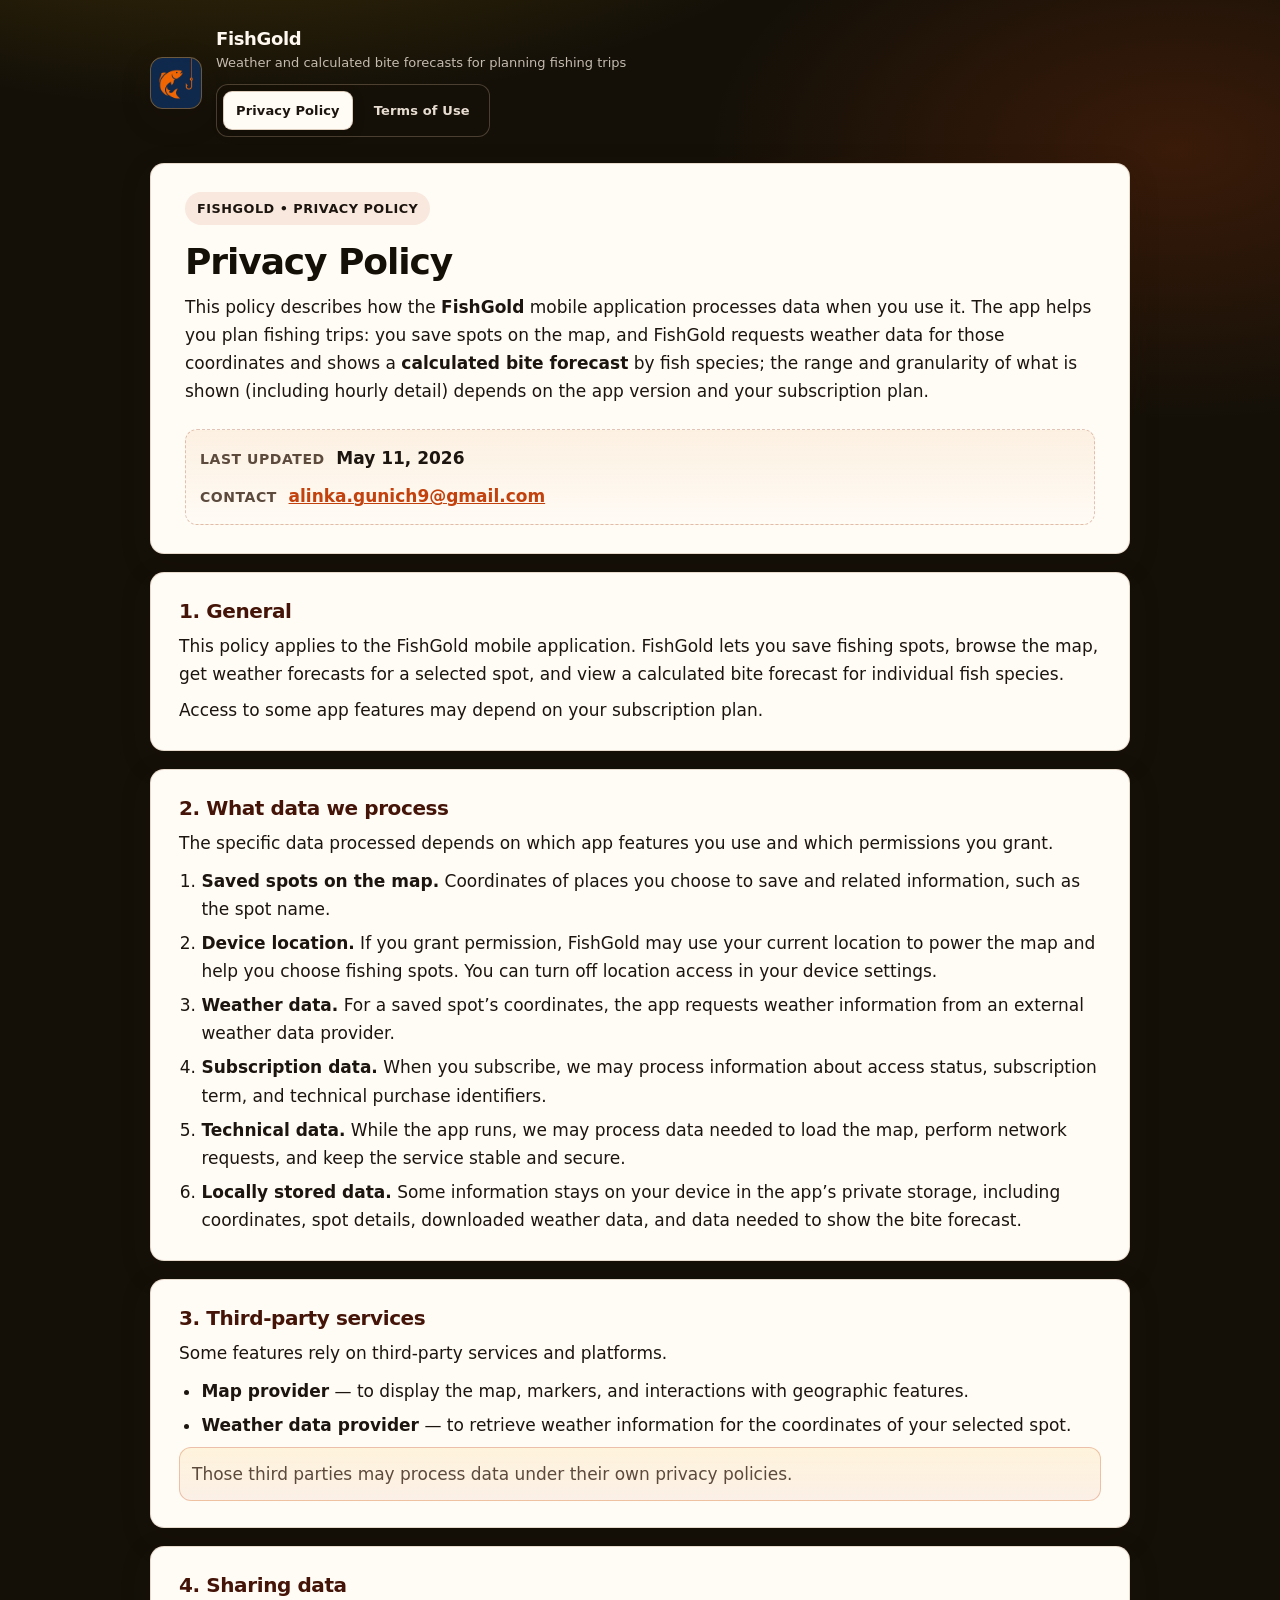
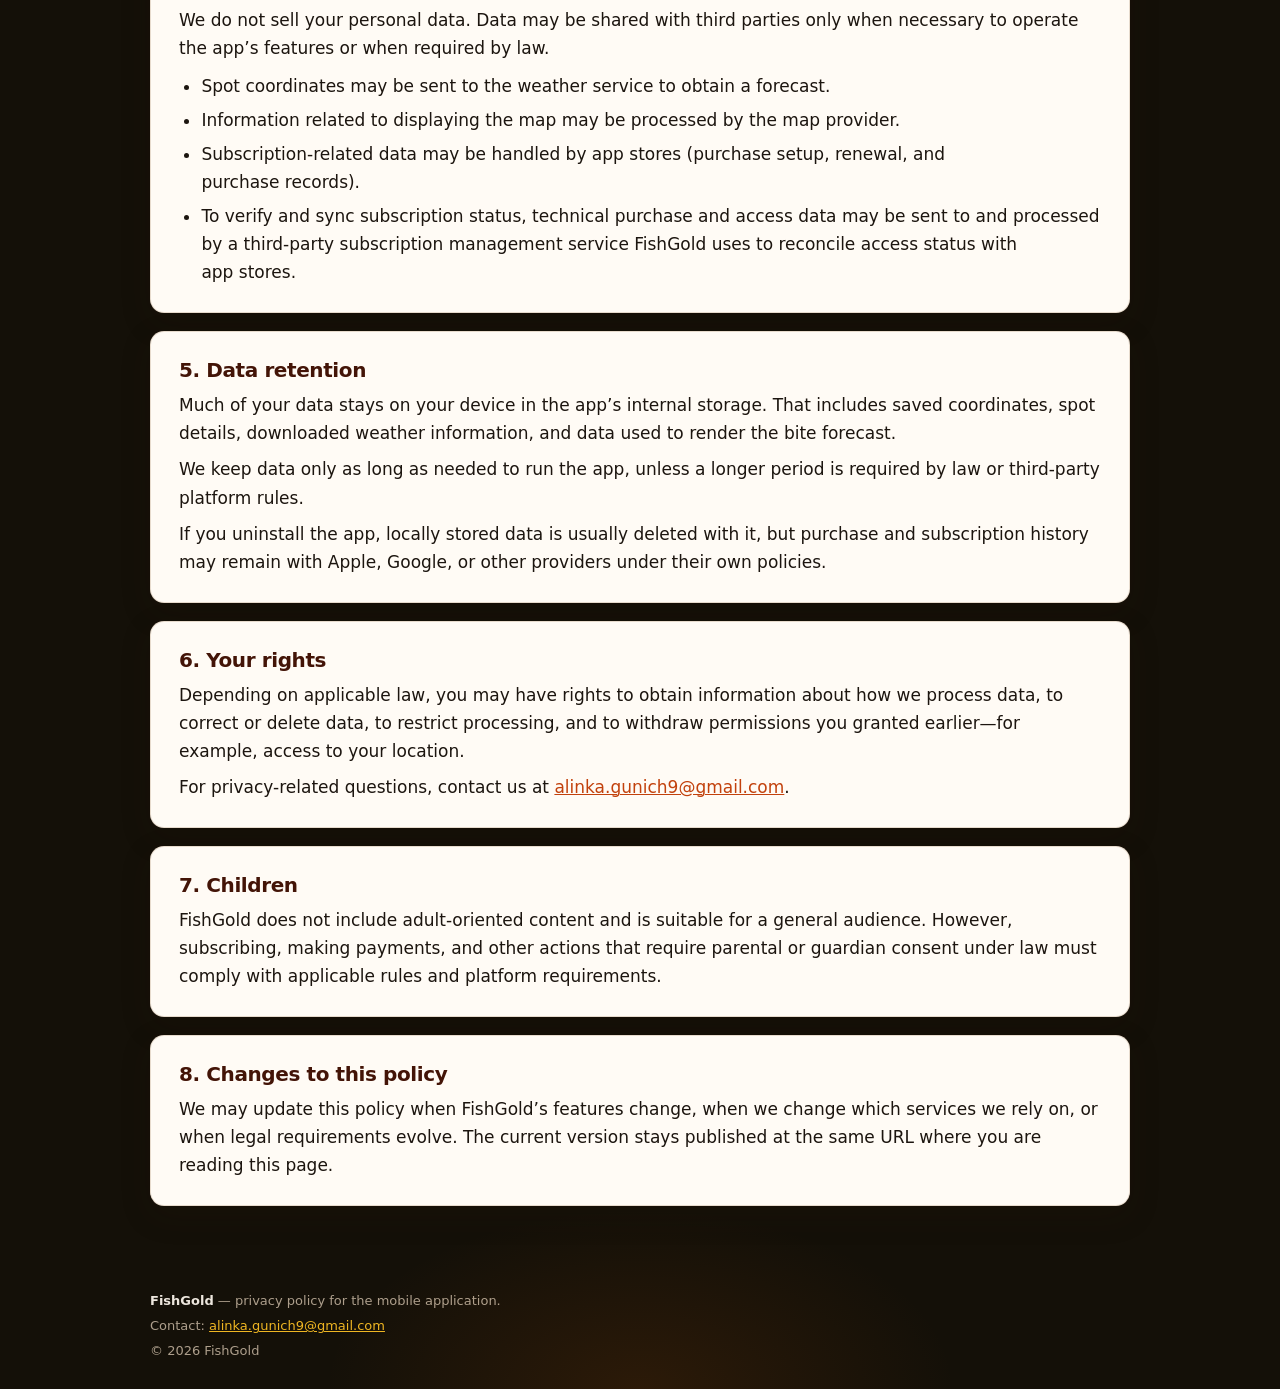
==== commit 0f32f247: "data" ====
--- a/index.html
+++ b/index.html
@@ -44,7 +44,7 @@
       <div class="meta-grid">
         <div class="meta-card">
           <span class="meta-label">Last updated</span>
-          <div class="meta-value">May 4, 2026</div>
+          <div class="meta-value">May 11, 2026</div>
         </div>
         <div class="meta-card">
           <span class="meta-label">Contact</span>
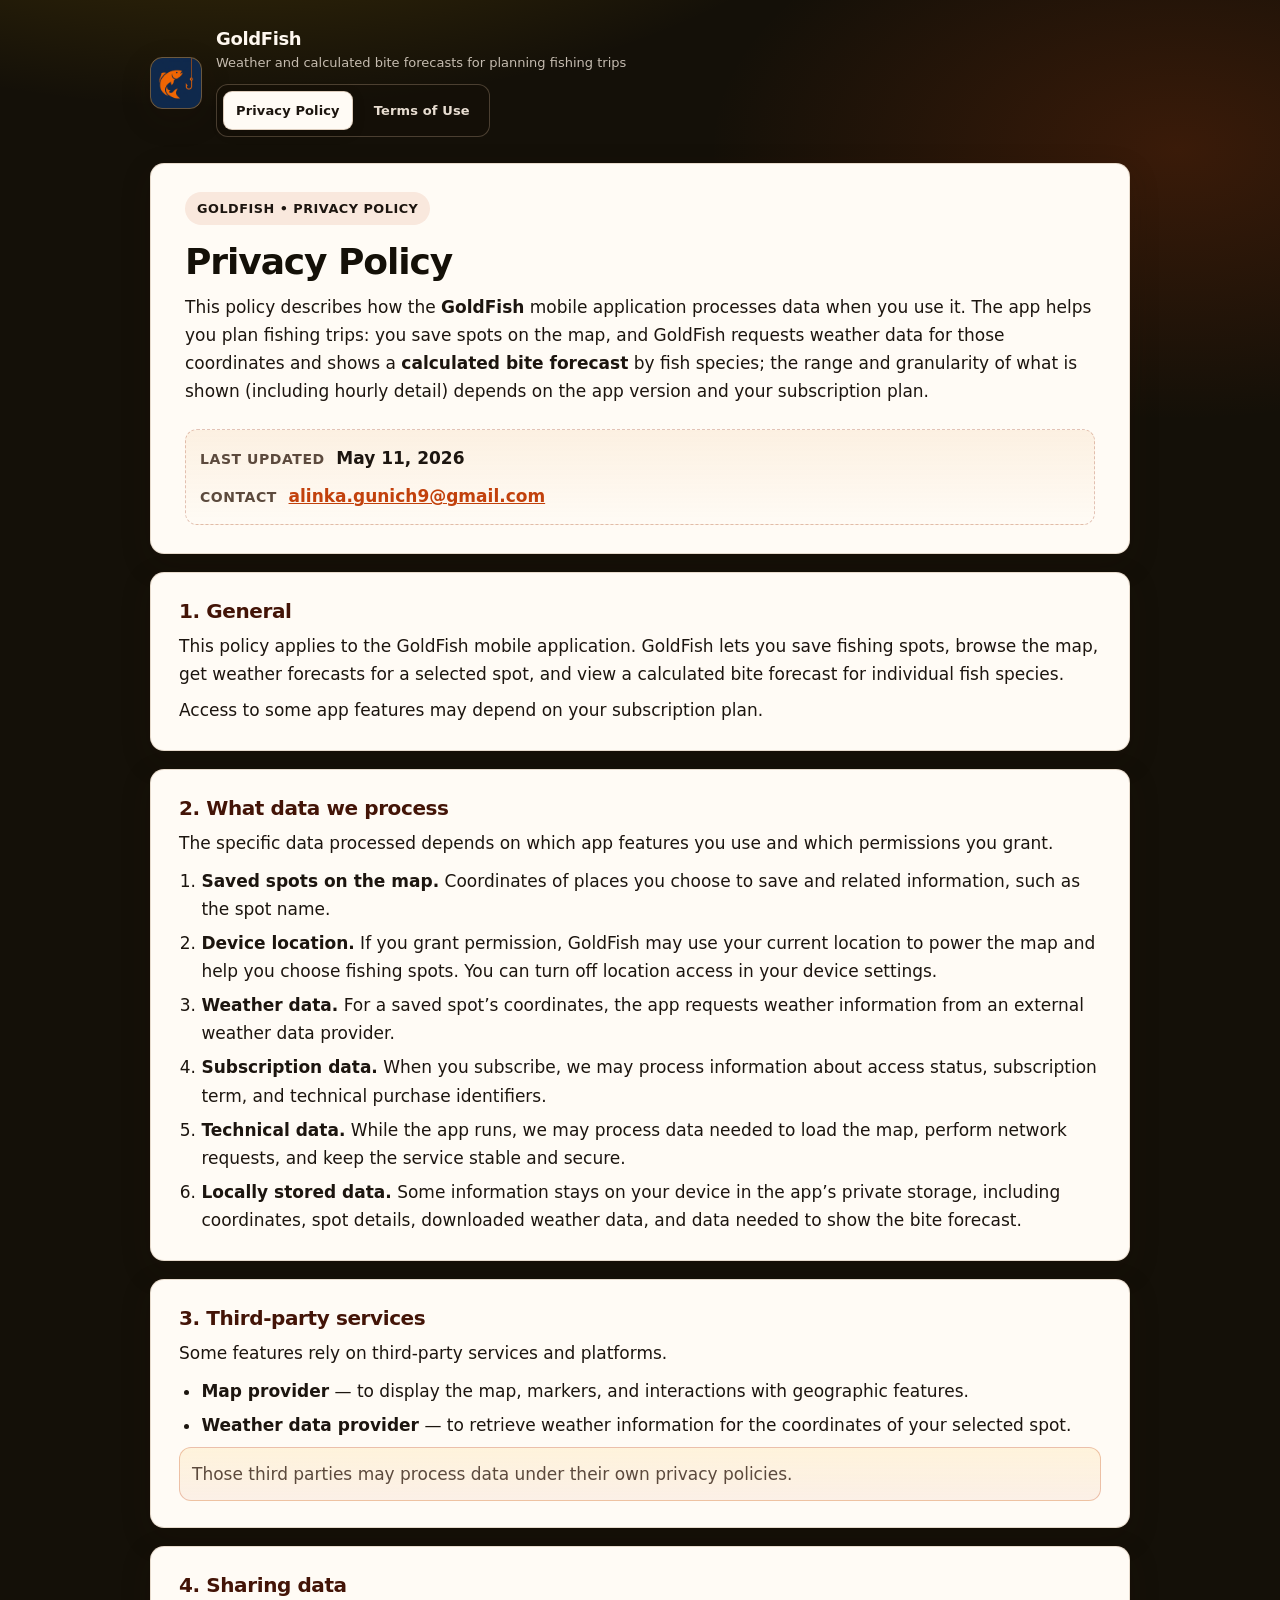
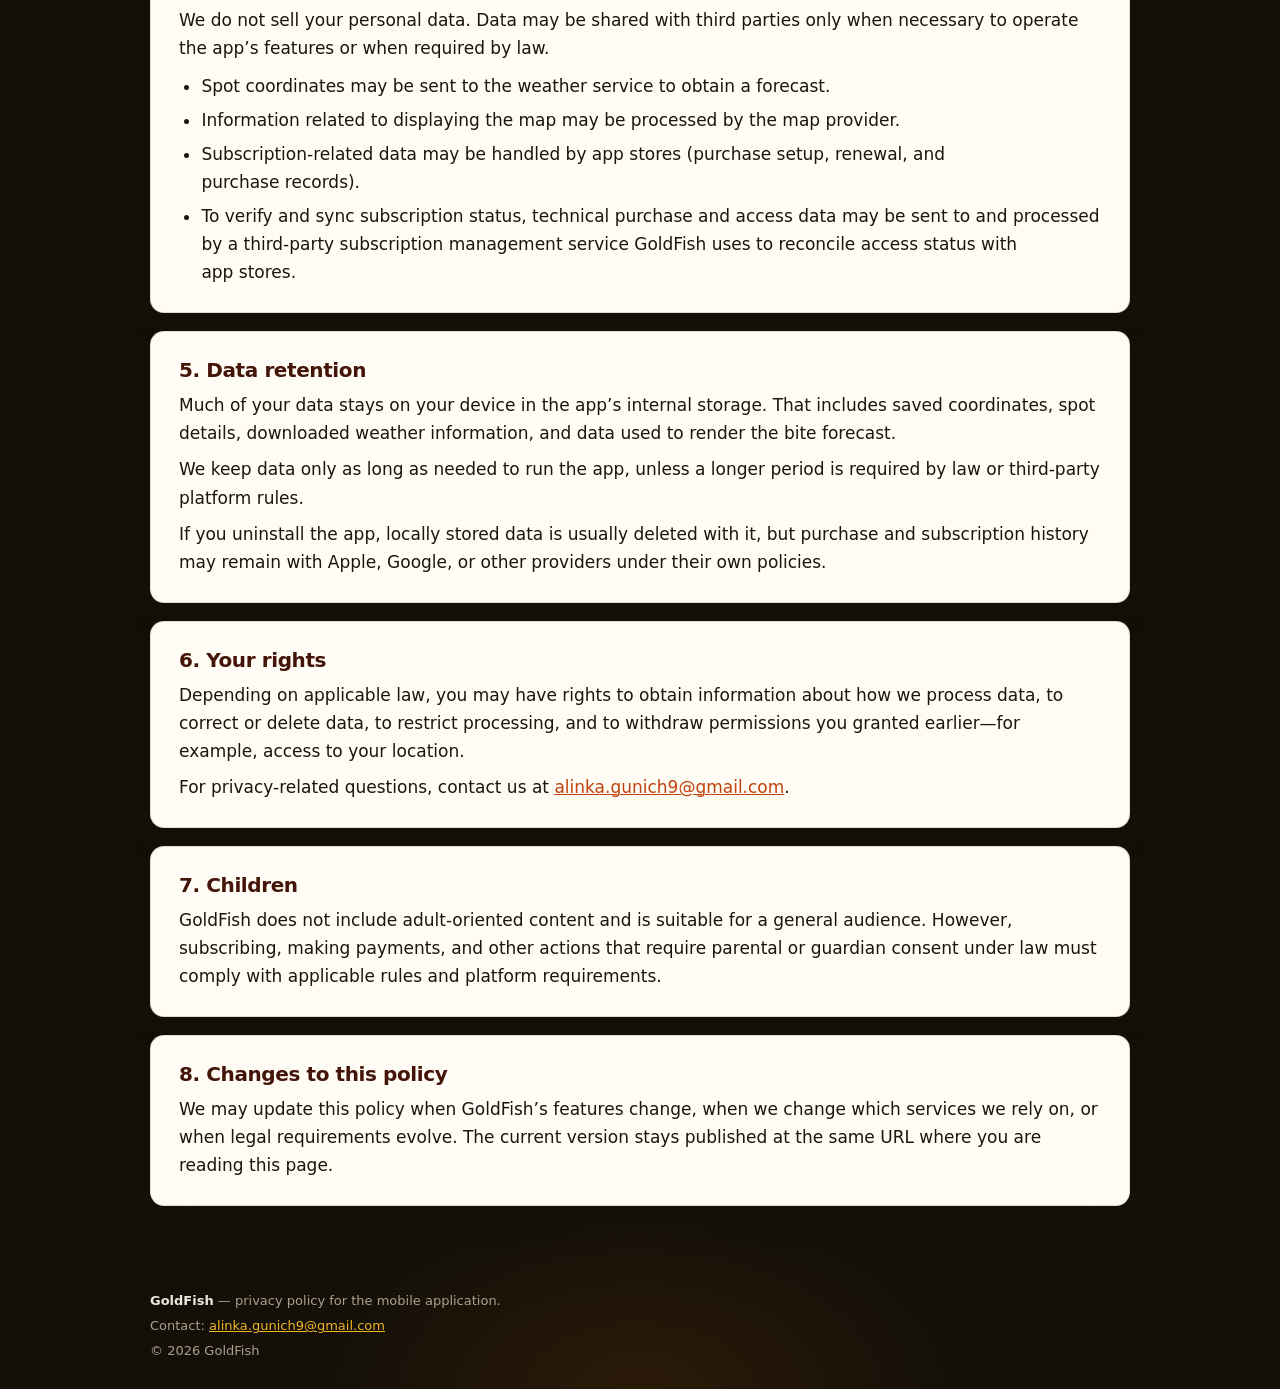
==== commit dc4ca136: "GoldFish" ====
--- a/index.html
+++ b/index.html
@@ -6,10 +6,10 @@
   <meta name="theme-color" content="#141008" />
   <link rel="icon" href="title.png" type="image/png" sizes="512x512" />
   <link rel="apple-touch-icon" href="title.png" />
-  <title>Privacy Policy — FishGold</title>
+  <title>Privacy Policy — GoldFish</title>
   <meta
     name="description"
-    content="Privacy policy for the FishGold mobile app: weather forecasts and calculated bite forecasts for spots you save on the map."
+    content="Privacy policy for the GoldFish mobile app: weather forecasts and calculated bite forecasts for spots you save on the map."
   />
   <link rel="stylesheet" href="fishgold-site.css" />
 </head>
@@ -20,10 +20,10 @@
     <div class="header-row">
       <div class="brand">
         <div class="logo-box">
-          <img src="title.png" alt="FishGold" width="52" height="52" decoding="async" />
+          <img src="title.png" alt="GoldFish" width="52" height="52" decoding="async" />
         </div>
         <div class="brand-text">
-          <div class="brand-title">FishGold</div>
+          <div class="brand-title">GoldFish</div>
           <div class="brand-note">Weather and calculated bite forecasts for planning fishing trips</div>
           <nav class="doc-tabs" aria-label="Document tabs">
             <a class="doc-tab active" href="index.html" aria-current="page">Privacy Policy</a>
@@ -36,10 +36,10 @@
 
   <main id="main" class="shell">
     <section class="hero">
-      <div class="eyebrow">FishGold • Privacy Policy</div>
+      <div class="eyebrow">GoldFish • Privacy Policy</div>
       <h1>Privacy Policy</h1>
       <p>
-        This policy describes how the <strong>FishGold</strong> mobile application processes data when you use it. The app helps you plan fishing trips: you save spots on the map, and FishGold requests weather data for those coordinates and shows a <strong>calculated bite forecast</strong> by fish species; the range and granularity of what is shown (including hourly detail) depends on the app version and your subscription plan.
+        This policy describes how the <strong>GoldFish</strong> mobile application processes data when you use it. The app helps you plan fishing trips: you save spots on the map, and GoldFish requests weather data for those coordinates and shows a <strong>calculated bite forecast</strong> by fish species; the range and granularity of what is shown (including hourly detail) depends on the app version and your subscription plan.
       </p>
       <div class="meta-grid">
         <div class="meta-card">
@@ -57,7 +57,7 @@
       <section class="section-card" aria-labelledby="s1">
         <h2 id="s1">1. General</h2>
         <p>
-          This policy applies to the FishGold mobile application. FishGold lets you save fishing spots, browse the map, get weather
+          This policy applies to the GoldFish mobile application. GoldFish lets you save fishing spots, browse the map, get weather
           forecasts for a selected spot, and view a calculated bite forecast for individual fish species.
         </p>
         <p>
@@ -74,7 +74,7 @@
           <li><strong>Saved spots on the map.</strong> Coordinates of places you choose to save and related information, such as the spot name.</li>
           <li>
             <strong>Device location.</strong>
-            If you grant permission, FishGold may use your current location to power the map and help you choose fishing spots.
+            If you grant permission, GoldFish may use your current location to power the map and help you choose fishing spots.
             You can turn off location access in your device settings.
           </li>
           <li><strong>Weather data.</strong> For a saved spot’s coordinates, the app requests weather information from an external weather data provider.</li>
@@ -108,7 +108,7 @@
           <li>Spot coordinates may be sent to the weather service to obtain a forecast.</li>
           <li>Information related to displaying the map may be processed by the map provider.</li>
           <li>Subscription-related data may be handled by app stores (purchase setup, renewal, and purchase records).</li>
-          <li>To verify and sync subscription status, technical purchase and access data may be sent to and processed by a third-party subscription management service FishGold uses to reconcile access status with app stores.</li>
+          <li>To verify and sync subscription status, technical purchase and access data may be sent to and processed by a third-party subscription management service GoldFish uses to reconcile access status with app stores.</li>
         </ul>
       </section>
 
@@ -143,7 +143,7 @@
       <section class="section-card" aria-labelledby="s7">
         <h2 id="s7">7. Children</h2>
         <p>
-          FishGold does not include adult-oriented content and is suitable for a general audience. However, subscribing, making payments,
+          GoldFish does not include adult-oriented content and is suitable for a general audience. However, subscribing, making payments,
           and other actions that require parental or guardian consent under law must comply with applicable rules and platform requirements.
         </p>
       </section>
@@ -151,7 +151,7 @@
       <section class="section-card" aria-labelledby="s8">
         <h2 id="s8">8. Changes to this policy</h2>
         <p>
-          We may update this policy when FishGold’s features change, when we change which services we rely on,
+          We may update this policy when GoldFish’s features change, when we change which services we rely on,
           or when legal requirements evolve. The current version stays published at the same URL where you are reading this page.
         </p>
       </section>
@@ -160,9 +160,9 @@
 
   <footer class="site-footer shell">
     <div class="footer-inner fineprint">
-      <div><strong>FishGold</strong> — privacy policy for the mobile application.</div>
+      <div><strong>GoldFish</strong> — privacy policy for the mobile application.</div>
       <div>Contact: <a data-support-email href="#"></a></div>
-      <div>© <span id="year"></span> FishGold</div>
+      <div>© <span id="year"></span> GoldFish</div>
     </div>
   </footer>
 
